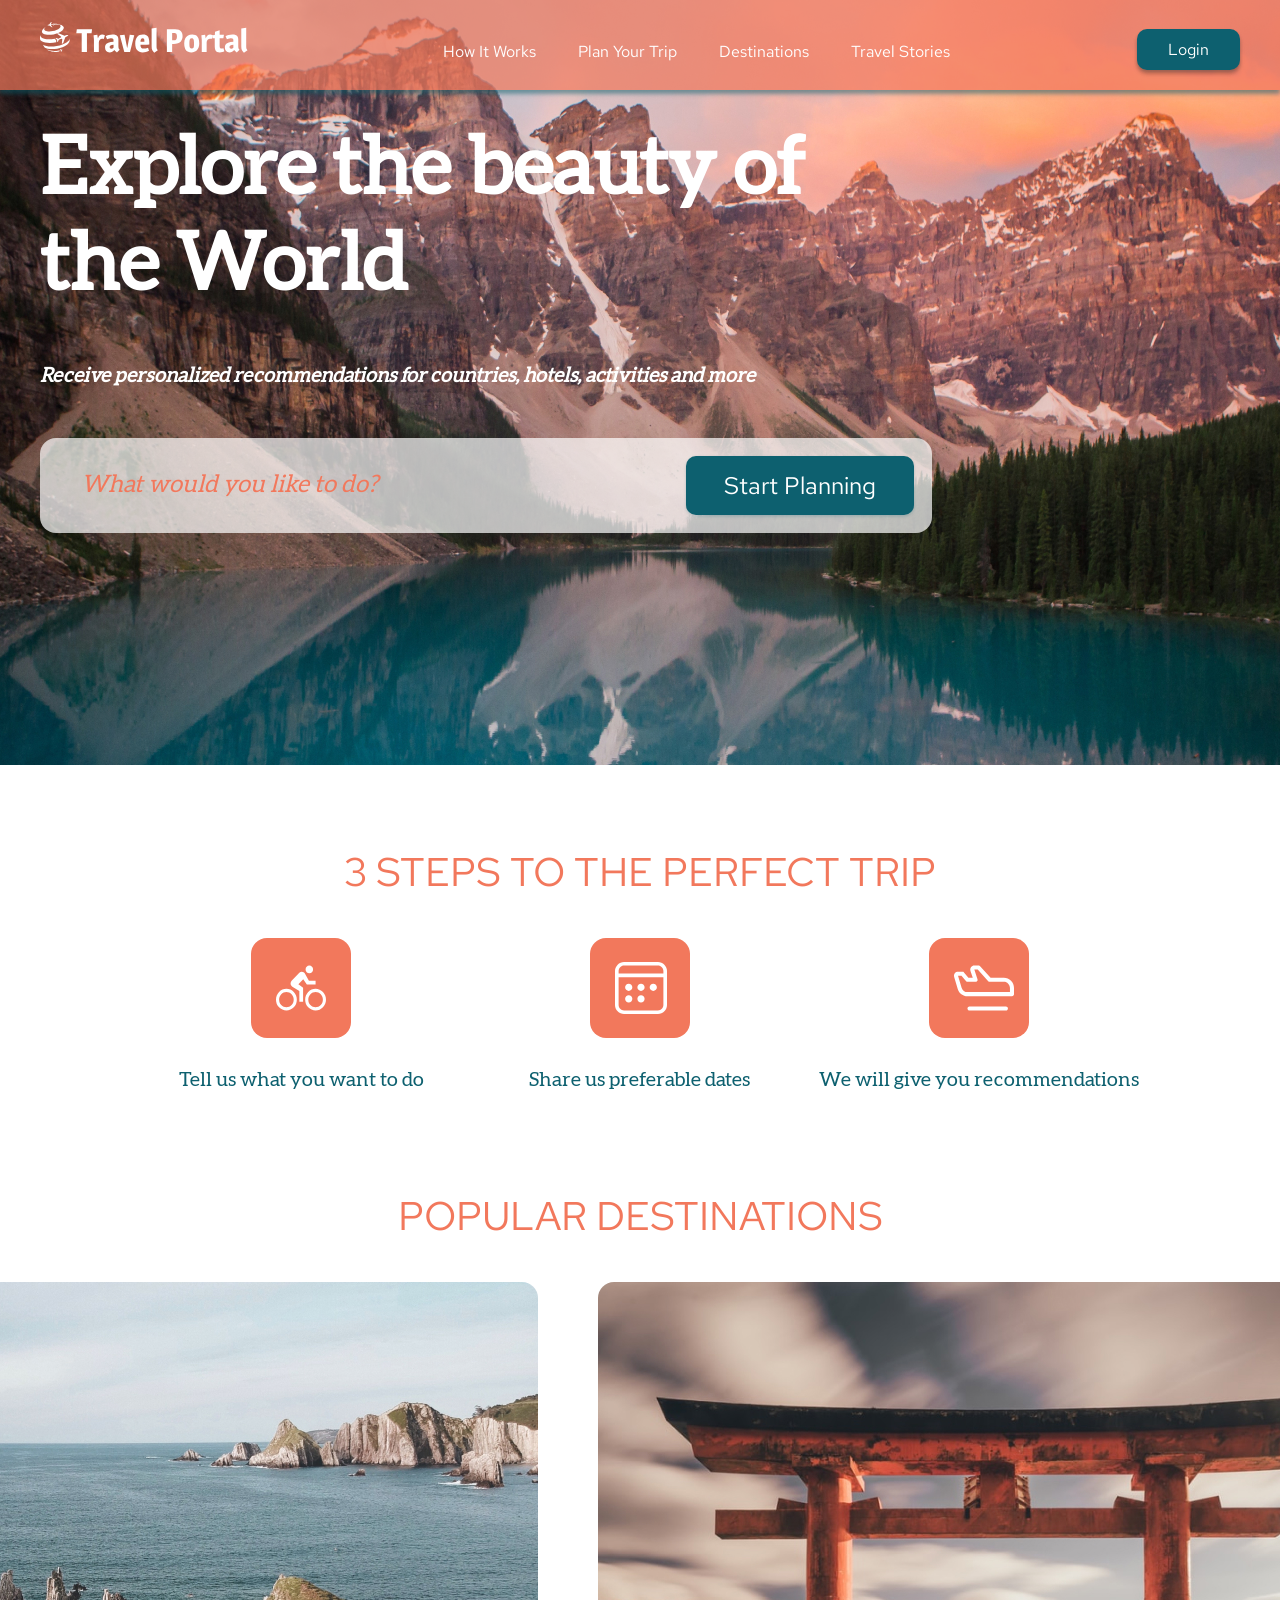
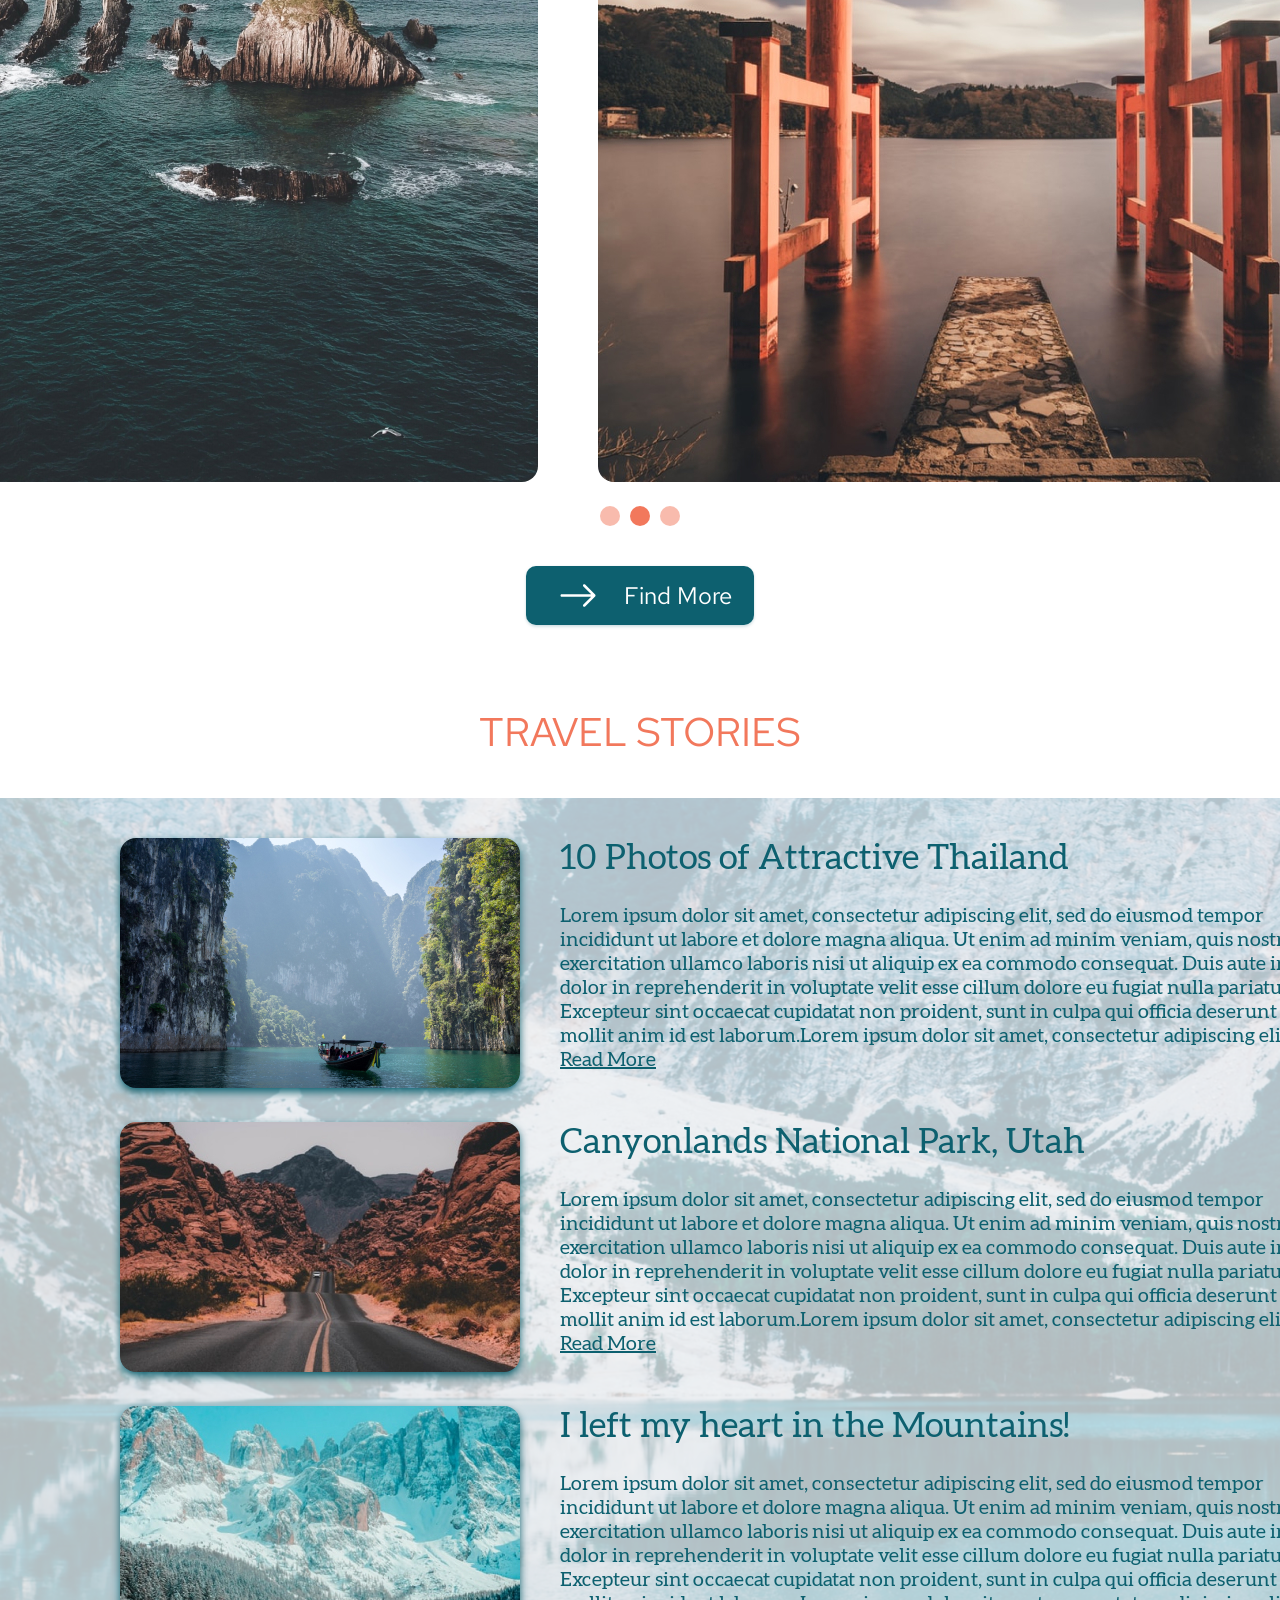
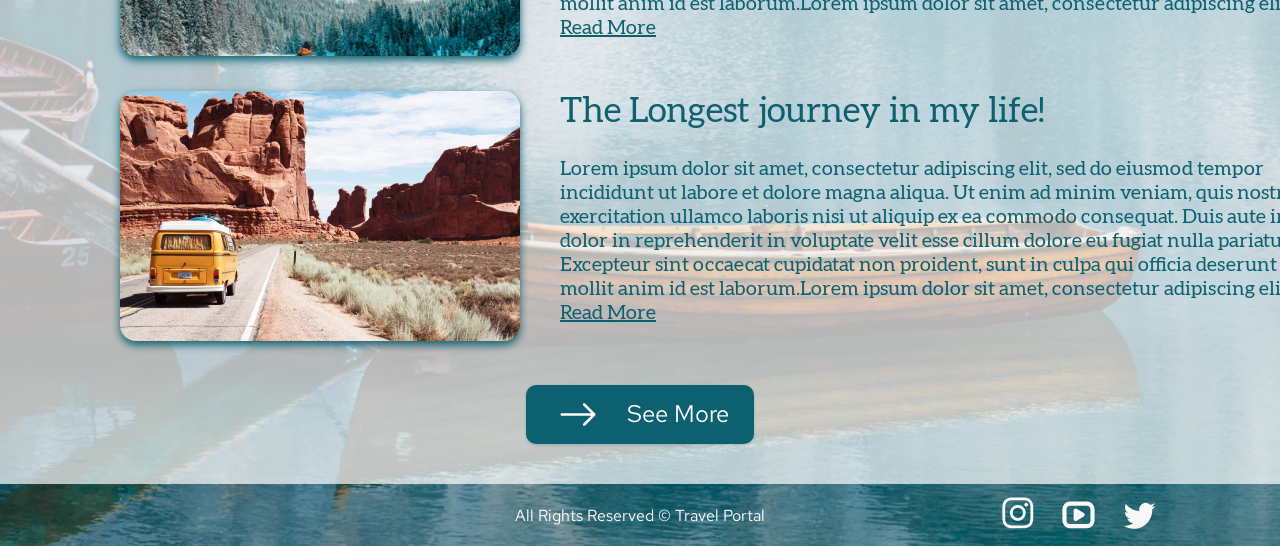
==== travel/index.html @ 2e397fda "fix: folder travel" ====
<!DOCTYPE html>
<html lang="en">
<head>
    <meta charset="UTF-8">
    <meta http-equiv="X-UA-Compatible" content="IE=edge">
    <meta name="viewport" content="width=device-width, initial-scale=1.0">
    <link rel="stylesheet" href="css/style.css">
    <title>Explore the beauty of the World</title>
</head>
<body>
<!-- HEADER-->
        <header class="__header" id="header">
            <div class="__container">
                <div class="__containerHeader">
                
                    <a href="#HIT" class=""><img src="assets/img/svg/logo.svg" alt="logo" width="" height=""></a>

                    
                
                    <nav class="nav">
                        <ul class="nav-list">
                            <li class="nav-item">
                                <a href="#HIT" class="nav-link">How It Works</a>
                            </li>
                            <li class="nav-item">
                                <a href="#PYT" class="nav-link">Plan Your Trip</a>
                            </li>
                            <li class="nav-item">
                                <a href="#Destinations" class="nav-link">Destinations</a>
                            </li>
                            <li class="nav-item">
                                <a href="#TS" class="nav-link">Travel Stories</a>
                            </li>
                        </ul>
                    </nav>

                    <button class="__button">Login</button>
                
                </div>
            </div>
        </header> 
<!-- HEADER-->

        <main class="main">
<!-- FIRST BLOCK-->
            <section class="preview" id="HIT">
                <div class="__container">

                    <h1 class="__textH1">
                        Explore the beauty of the World
                    </h1>
                    
                    <p class="__textH2">
                        Receive personalized recommendations for countries, hotels, activities and more
                    </p>

                    <div class="__inputAndButton">
                        <input type="text" class="__input" placeholder="What would you like to do?">
                        <button class="__buttonInput">Start Planning</button>
                    </div>
                </div>
            </section>
<!-- FIRST BLOCK-->

<!-- 3 steps to perfect trip-->
            <section class="steps">
                <div class="h2Container" id="PYT">
                    <h2 class="gridHeader">3 STEPS TO THE PERFECT TRIP</h2>  
                </div>
                    
                <div class="grid">
                    <div class="gridFrame">
                        <div class="gridImgContainer">
                            <img src="assets/img/svg/bicycle.svg" alt="bicycle" class="__gridIMG">
                        </div>
                            <p class="__textUnderGridImage">Tell us what you want to do</p>
                    </div>

                        <div class="gridFrame">
                            <div class="gridImgContainer">
                                <img src="assets/img/svg/calendar.svg" alt="calendar" class="__gridIMG">
                            </div>
                            <p class="__textUnderGridImage">Share us preferable dates </p>
                        </div>

                    <div class="gridFrame">
                        <div class="gridImgContainer">
                        <img src="assets/img/svg/airplane.svg" alt="airplane" class="__gridIMG">
                        </div>
                        <p class="__textUnderGridImage">We will give you recommendations</p>
                    </div>
                </div>
            </section>

<!-- 3 steps to perfect trip-->

<!--POPULAR DESTINATIONS-->
            <section class="destinations">
                <div class="h2Container" id="Destinations">
                    <h2 class="gridHeader">POPULAR DESTINATIONS</h2>  
                </div>
                
                <div class="pdImgContainers">
                    <img src="assets/img/svg/spain.jpg" alt="spain" class="__pdIMG">
                    <img src="assets/img/svg/japan.jpg" alt="japan" class="__pdIMG">
                    <img src="assets/img/svg/usa.jpg" alt="usa" class="__pdIMG">
                </div>

                <div class="threePoints">
                    <img src="assets/img/svg/threePoints.svg" alt="threePoints" class="threePointsImg">
                    <button class="findMoreBtn">Find More</button>
                </div>
            </section>

<!--POPULAR DESTINATIONS-->

<!--TRAVEL STORIES-->
            <section class="stories">
                <div class="h2Container" id="TS">
                    <h2 class="gridHeader">TRAVEL STORIES</h2>  
                </div>

                <div class="TScontainer">
                    <div class="gridContainer">

                        <div class="TSimageContainer">
                            <img src="assets/img/svg/TS1.jpg" alt="TS1" class="TSimage">
                        </div>
                        <div class="TStextContainer">
                            <h3 class="textH3">10 Photos of Attractive Thailand</h3>
                            <p class="text">Lorem ipsum dolor sit amet, consectetur adipiscing elit, sed do eiusmod tempor incididunt ut labore et dolore magna aliqua. Ut enim ad minim veniam, quis nostrud exercitation ullamco laboris nisi ut aliquip ex ea commodo consequat. Duis aute irure dolor in reprehenderit in voluptate velit esse cillum dolore eu fugiat nulla pariatur. Excepteur sint occaecat cupidatat non proident, sunt in culpa qui officia deserunt mollit anim id est laborum.Lorem ipsum dolor sit amet, consectetur adipiscing elit... <a class ="TShref" href=#1>Read More</a></p>
                        </div>

                        <div class="TSimageContainer">
                            <img src="assets/img/svg/TS2.jpg" alt="TS2" class="TSimage">
                        </div>
                        <div class="TStextContainer">
                            <h3 class="textH3">Canyonlands National Park, Utah</h3>
                            <p class="text">Lorem ipsum dolor sit amet, consectetur adipiscing elit, sed do eiusmod tempor incididunt ut labore et dolore magna aliqua. Ut enim ad minim veniam, quis nostrud exercitation ullamco laboris nisi ut aliquip ex ea commodo consequat. Duis aute irure dolor in reprehenderit in voluptate velit esse cillum dolore eu fugiat nulla pariatur. Excepteur sint occaecat cupidatat non proident, sunt in culpa qui officia deserunt mollit anim id est laborum.Lorem ipsum dolor sit amet, consectetur adipiscing elit... <a class ="TShref" href=#1>Read More</a></p>
                        </div>

                        <div class="TSimageContainer">
                            <img src="assets/img/svg/TS3.jpg" alt="TS3" class="TSimage">
                        </div>
                        <div class="TStextContainer">
                            <h3 class="textH3">I left my heart in the Mountains!</h3>
                            <p class="text">Lorem ipsum dolor sit amet, consectetur adipiscing elit, sed do eiusmod tempor incididunt ut labore et dolore magna aliqua. Ut enim ad minim veniam, quis nostrud exercitation ullamco laboris nisi ut aliquip ex ea commodo consequat. Duis aute irure dolor in reprehenderit in voluptate velit esse cillum dolore eu fugiat nulla pariatur. Excepteur sint occaecat cupidatat non proident, sunt in culpa qui officia deserunt mollit anim id est laborum.Lorem ipsum dolor sit amet, consectetur adipiscing elit... <a class ="TShref" href=#1>Read More</a></p>
                        </div>

                        <div class="TSimageContainer">
                            <img src="assets/img/svg/TS4.jpg" alt="TS4" class="TSimage">
                        </div>
                        <div class="TStextContainer">
                            <h3 class="textH3">The Longest journey in my life!</h3>
                            <p class="text">Lorem ipsum dolor sit amet, consectetur adipiscing elit, sed do eiusmod tempor incididunt ut labore et dolore magna aliqua. Ut enim ad minim veniam, quis nostrud exercitation ullamco laboris nisi ut aliquip ex ea commodo consequat. Duis aute irure dolor in reprehenderit in voluptate velit esse cillum dolore eu fugiat nulla pariatur. Excepteur sint occaecat cupidatat non proident, sunt in culpa qui officia deserunt mollit anim id est laborum.Lorem ipsum dolor sit amet, consectetur adipiscing elit... <a class ="TShref" href=#1>Read More</a></p>
                        </div>


                    </div>

                    <div class="threePoints threepoints_F">
                        <button class="findMoreBtn findMoreBtn_F">See More</button>
                    </div>
                    
                    <div class="__containerFooter">

                        <div class="TSgrid1"></div>

                        <div class="TSgrid2">
                            <p class="footerText">All Rights Reserved © Travel Portal</p>
                        </div>
                        
                        <div class="TSgrid3">
                            <a href="https://instagram.com" class="aTS"> <img src="assets/img/svg/instagram.svg" alt="instagram" class="footerIMG"></a>
                            <a href="https://youtube.com" class="aTS">  <img src="assets/img/svg/youtube.svg" alt="youtube" class="footerIMG"></a>
                            <a href="https://twitter.com" class="aTS">  <img src="assets/img/svg/twitter.svg" alt="twitter" class="footerIMGf"></a>
                        </div>
                    </div>  
                </div>   
            </section>
     </main>
 <!--TRAVEL STORIES-->   
</body>
</html>
---- travel/css/style.css ----
html, body, div, span, applet, object, iframe,
h1, h2, h3, h4, h5, h6, p, blockquote, pre,
a, abbr, acronym, address, big, cite, code,
del, dfn, em, img, ins, kbd, q, s, samp,
small, strike, strong, sub, sup, tt, var,
b, u, i, center,
dl, dt, dd, ol, ul, li,
fieldset, form, label, legend,
table, caption, tbody, tfoot, thead, tr, th, td,
article, aside, canvas, details, embed, 
figure, figcaption, footer, header, hgroup, 
menu, nav, output, ruby, section, summary,
time, mark, audio, video {
	margin: 0;
	padding: 0;
	border: 0;
	font-size: 100%;
	font: inherit;
	vertical-align: baseline;
}

html{
    box-sizing: border-box;
    scroll-behavior: smooth; 
}

*,::before, *::after{
    box-sizing: border-box;
}
body{
    font-family: 'Red Hat Text';
    color: #FFFFFF;
    font-size: 16px;
    max-width: px;
    line-height: 1.2;
    font-weight: normal;
    font-style: normal;
}

img{
    max-width: 100%;
    height: auto;
}

/* fonts */

@font-face {
    font-family: 'Red Hat Text';
    font-style: normal;
    font-weight: 400;
    color: white;
    src: local(''),
         url('../assets/fonts/red-hat-text-v13-latin-regular.woff2') format('woff2'), /* Chrome 26+, Opera 23+, Firefox 39+ */
         url('../assets/fonts/red-hat-text-v13-latin-regular.woff') format('woff'); /* Chrome 6+, Firefox 3.6+, IE 9+, Safari 5.1+ */
  }

@font-face {
    font-family: 'Aleo';
    font-style: normal;
    font-weight: 400;
    src: local(''),
         url('../assets/fonts/aleo-v11-latin-regular.woff2') format('woff2'), /* Chrome 26+, Opera 23+, Firefox 39+ */
         url('../assets/fonts/aleo-v11-latin-regular.woff') format('woff'); /* Chrome 6+, Firefox 3.6+, IE 9+, Safari 5.1+ */
  } 

/* fonts */

/* Header */

.__header{ 
    background: rgba(242, 120, 92, 0.7);
    box-shadow: 0px 4px 4px rgba(13, 96, 111, 0.5);
    position: fixed;
    top: 0;
    left: 0;
    width:100%;
    z-index: 3;
}

.__container{
    max-width: 1200px;
    margin: 0 auto;
}

.__containerHeader{
    height: 90px;
    display: flex;
    flex-wrap: wrap;
    align-content: center;
    justify-content: space-between;
}


.nav{
    
}

.nav-list{
    display: flex;
    flex-wrap: wrap;
    list-style: none;
   
}
.nav-item{
    margin-top: 20px;
    margin-right: 42px;
    font-family: 'Red Hat Text';
    font-style: normal;
    font-weight: 500;
    font-size: 16px;
    line-height: 21px;
    
}
.nav-item:last-child{
    margin-right: 0px;
}
.nav-link{
     text-decoration: none;
     font-family: 'Red Hat Text';
    font-style: normal;
    font-weight: 500;
    color: white;
}
.nav-link:hover, .nav-link:focus, .nav-link:active{
    opacity: .75;
}

.__button{
    width: 103px;
    height: 41px;
    border: 0;
    background: #0D606F;
    border-radius: 10px; 
    font-family: 'Red Hat Text';
    font-style: normal;
    font-weight: 500;
    font-size: 16px;
    line-height: 21px;
    color: #FFFFFF;
    margin-top: 8px;
    box-shadow: 0px 4px 4px rgba(0, 0, 0, 0.25), 0px 2px 3px rgba(13, 96, 111, 0.16);
}

.__button:hover, .__button:focus, .__button:active{
    background: #033e48;
}
/* Header */

/* Main */

/* FIRST BLOCK */
.main{
    width:100%; 
    
}

.preview{
    padding-top: 122px;
    background-image: url(../assets/img/svg/introBg.jpg);
    background-size: cover; 
    max-height: 765px;
    padding-bottom: 254px;
    margin-bottom: 80px;
}
    

.__textH1{
    max-width: 892px;
    font-family: 'Aleo';
    font-style: normal;
    font-weight: 700;
    font-size: 80px;
    line-height: 96px;
    color: #FFFFFF;
    padding-bottom: 50px;
}

.__textH2{
    font-family: 'Aleo';
    font-style: italic;
    font-weight: 700;
    font-size: 20px;
    line-height: 24px;
    padding-bottom: 50px;
    color: #FFFFFF;
}

.__inputAndButton{
    display: flex;
    flex-wrap: wrap;
}

.__input{
    padding-left: 41px;
    background: rgba(255, 255, 255, 0.7);
    border-radius: 16px;
    border: 0;
    width: 892px;
    height: 95px;
    font-family: 'Aleo';
    font-style: italic;
    font-weight: 400;
    font-size: 24px;
    line-height: 29px;
    color: #F2785C;
    margin-right: -246px;
}

.__input::placeholder{
    font-family: 'Aleo';
    font-style: italic;
    font-weight: 400;
    font-size: 24px;
    line-height: 29px;
    color: #F2785C;
}

.__buttonInput{
    width: 228px;
    height: 59px;
    background: #0D606F;
    box-shadow: 0px 0px 3px rgba(13, 96, 111, 0.08), 0px 2px 3px rgba(13, 96, 111, 0.16);
    border-radius: 10px;
    border:0;
    font-family: 'Red Hat Text';
    font-style: normal;
    font-weight: 500;
    font-size: 24px;
    line-height: 32px;
    color: #FFFFFF;
    margin-top: 18px;
}
.__buttonInput:hover, .__button:focus, .__button:active{
    background: #033e48;
}
/* FIRST BLOCK */


/* 3 steps to perfect trip */
.h2Container{
    display: flex;
    flex-wrap: wrap;
    justify-content: center;
}

.gridHeader{
    font-family: 'Red Hat Text';
    font-style: normal;
    font-weight: 500;
    font-size: 40px;
    line-height: 53px;
    color: #F2785C;

    margin-bottom: 40px;
}

.grid {
    display: grid;
    grid-template-columns: repeat(3, 1fr);
    gap: px;
    padding: 0 132px;
    justify-self: center;
    
}

.gridFrame{
   grid-column: span 1;
   justify-self: center;
}

.gridImgContainer{
    height: 100px;
    width: 100px;
    background-color: #F2785C;
    display: flex;
    flex-wrap: wrap;
    padding-left: 25px;
    margin-left: auto;
    margin-right: auto;
    margin-bottom: 30px;
    border-radius: 16px;
}

.__gridImg{
max-width: 100px;
}
.__textUnderGridImage{
    font-family: 'Aleo';
    font-style: normal;
    font-weight: 400;
    font-size: 20px;
    line-height: 24px;
    
    color: #0D606F;
    margin-bottom: 97px;
}

/* 3 steps to perfect trip */

/*POPULAR DESTINATIONS*/

.__pdIMG{
    border-radius: 16px;
    margin-right: 60px;
}

.pdImgContainers{
    display: flex;
    justify-content: center;
    margin-bottom: 24px;
    width: ;
}

.pdImgContainer{
    display: flex;
    margin-right : 100px;
}

.threePoints{
    display: flex;
    flex-direction: column;
    align-items: center;
}

.threepoints_F{

}
.threePointsImg{
    margin-bottom: 40px;
}

.findMoreBtn{
    font-family: 'Red Hat Text';
    font-style: normal;
    font-weight: 500;
    font-size: 24px;
    line-height: 32px;
    color: #FFFFFF;
    background: #0D606F;
    background-image: url(../assets/img/svg/arrow.svg);
    background-repeat: no-repeat;
    background-position: 33.5px center;
    box-shadow: 0px 0px 3px rgba(13, 96, 111, 0.08), 0px 2px 3px rgba(13, 96, 111, 0.16);
    transition: .2s all;

    width: 228px;
    height: 59px;
    left: 607px;
    top: 2172px;
    border-radius: 10px;
    padding-left: 81px;
    margin-bottom: 80px;
    border: 0;
}

.findMoreBtn:hover, .__button:focus, .__button:active{
    background: #033e48;
    background-image: url(../assets/img/svg/arrow.svg);
    background-repeat: no-repeat;
    background-position: 43.5px center;
}
/*POPULAR DESTINATIONS*/

/*TRAVEL STORIES*/

.TScontainer{
    background-image: url(../assets/img/svg/travelstoriesbckgrnd.svg);
    background-repeat: no-repeat;
    background-size: cover;
    position: relative;
}

.TScontainer::after{
    display: block;
    content: '';
    width: 100%;
    height: 95.4%;
    background-color: rgba(255, 255, 255, 0.7);
    position: absolute;
    top:0;
    left:0;
    z-index: 1;
}

.gridContainer{
    position: relative;
   
    padding: 40px 125px 40px 120px;
    display: grid;
    grid-template-columns: 400px 760px;
    column-gap: 40px;
    row-gap: 30px;
    z-index: 2;
}

.TSimage {
    border-radius: 16px;
    filter: drop-shadow(0px 4px 4px #0D606F);
}

.textH3 {
    font-family: 'Aleo';
    font-style: normal;
    font-weight: 400;
    font-size: 35px;
    line-height: 42px;
    color: #0D606F;
    margin-bottom: 24px;
}
.text{
    font-family: 'Aleo';
    font-style: normal;
    font-weight: 400;
    font-size: 20px;
    line-height: 24px;
    color: #0D606F;
}

.TShref{
    color: #0D606F
}

.threepoints_F{
    position: relative;
    z-index: 2;
}

.findMoreBtn_F{
    margin-bottom: 41px;
}
/*TRAVEL STORIES*/

/*FOOTER*/

.footer{
    margin-bottom: 61px;
}

.__containerFooter{
    display: grid;
    grid-template-columns: repeat(3, 1fr);
    min-height: 61px;
    position: relative;
    z-index: 2;
    justify-content: center;
    align-items: center;
}

.footerText{
    font-family: 'Red Hat Text';
    font-style: normal;
    font-weight: 500;
    font-size: 16px;
    line-height: 21px;
    color: #FFFFFF;
}

.TSgrid1{
    color: black;
}

.TSgrid2{
    justify-self: center;
}

.TSgrid3{
    justify-self: end;
    margin-right: 123.54px;
}

.footerIMG{
    margin-right: 24.12px;
}
.footerIMGf{
    margin-right: 0px;
}


/*FOOTER*/
/* Main */
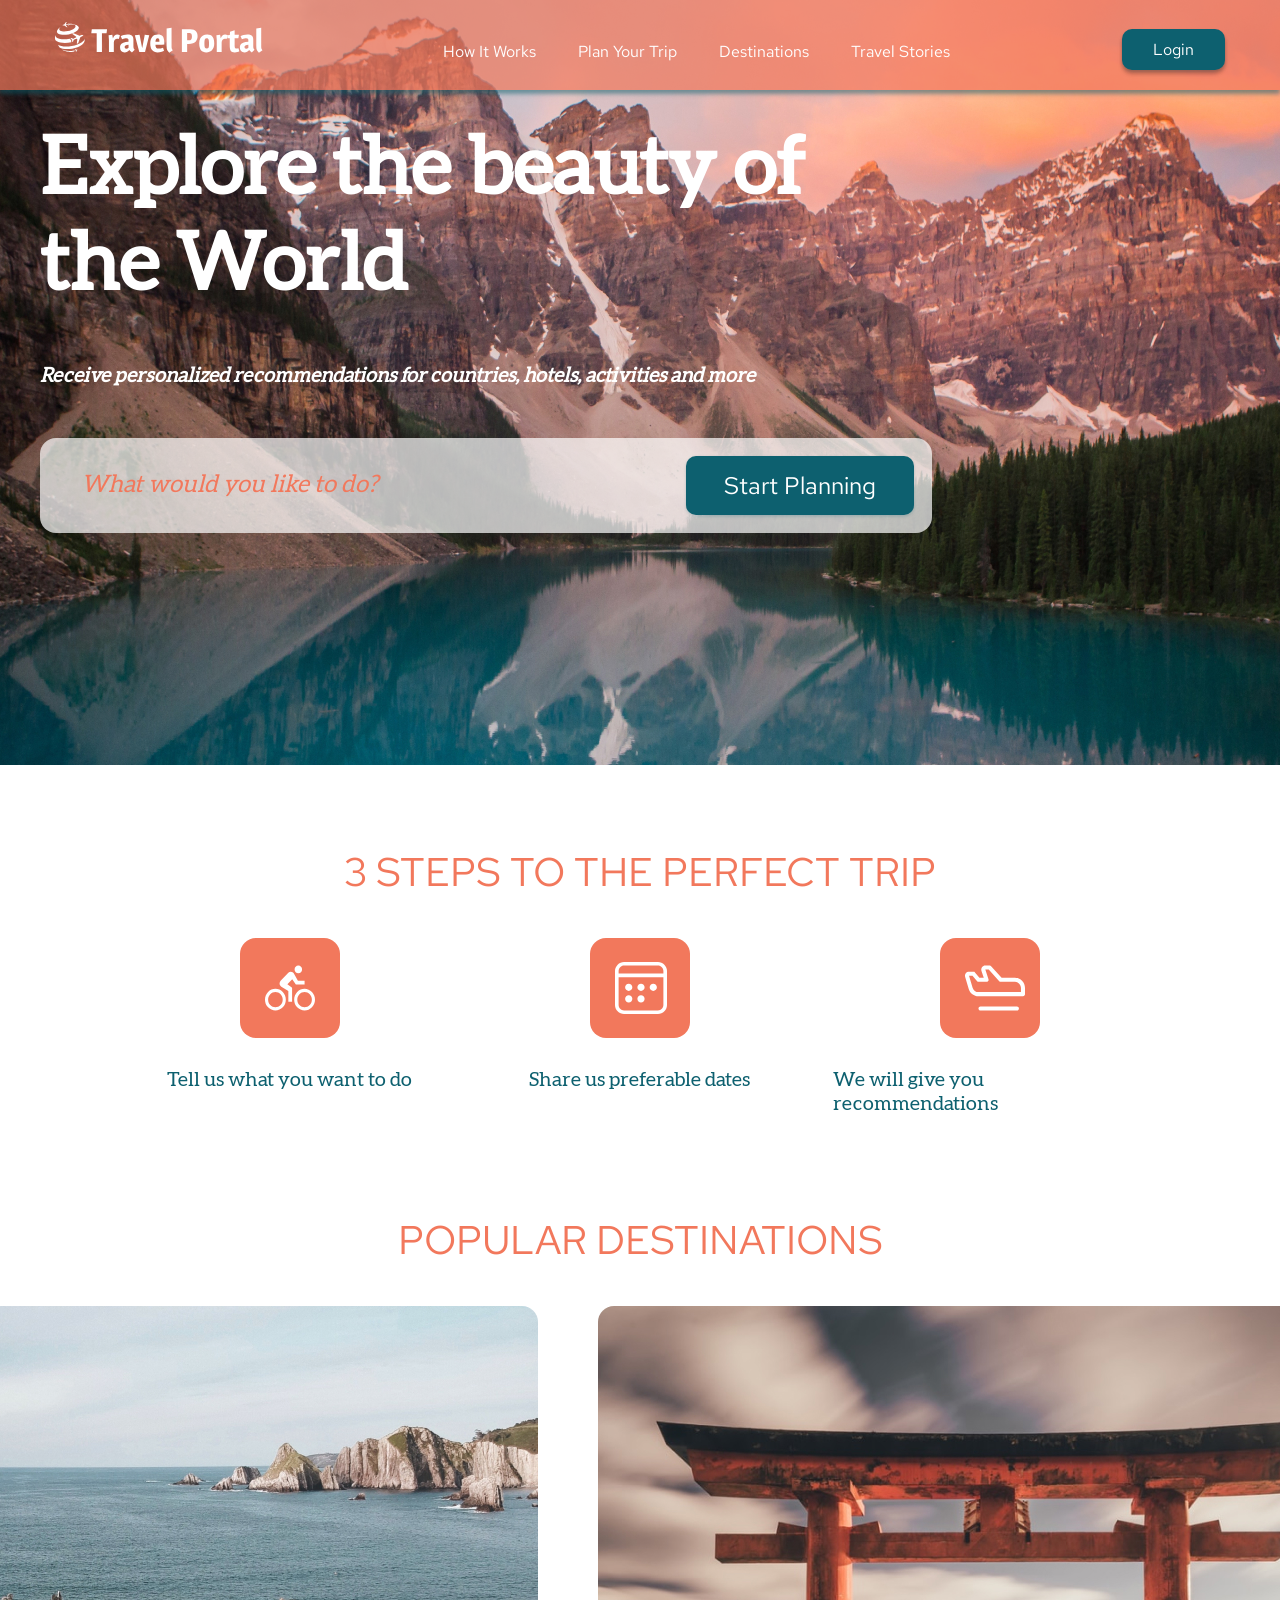
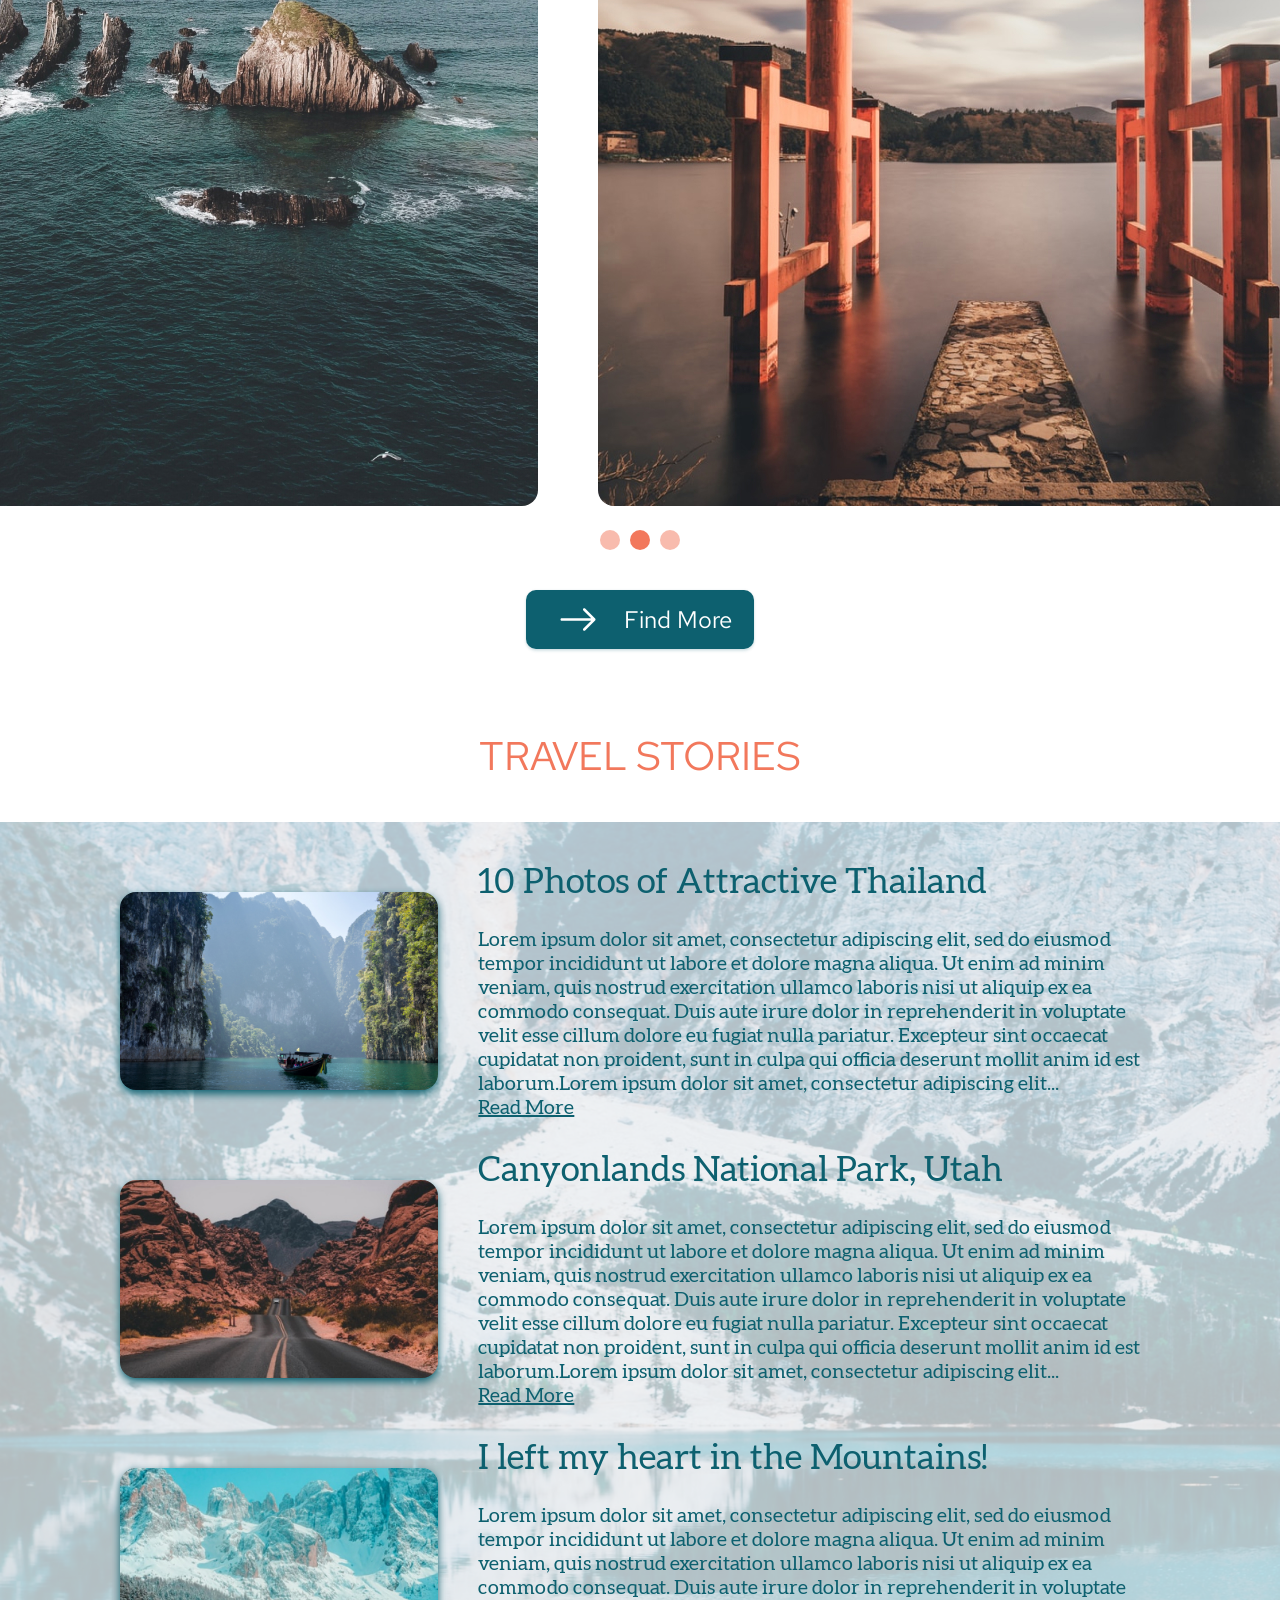
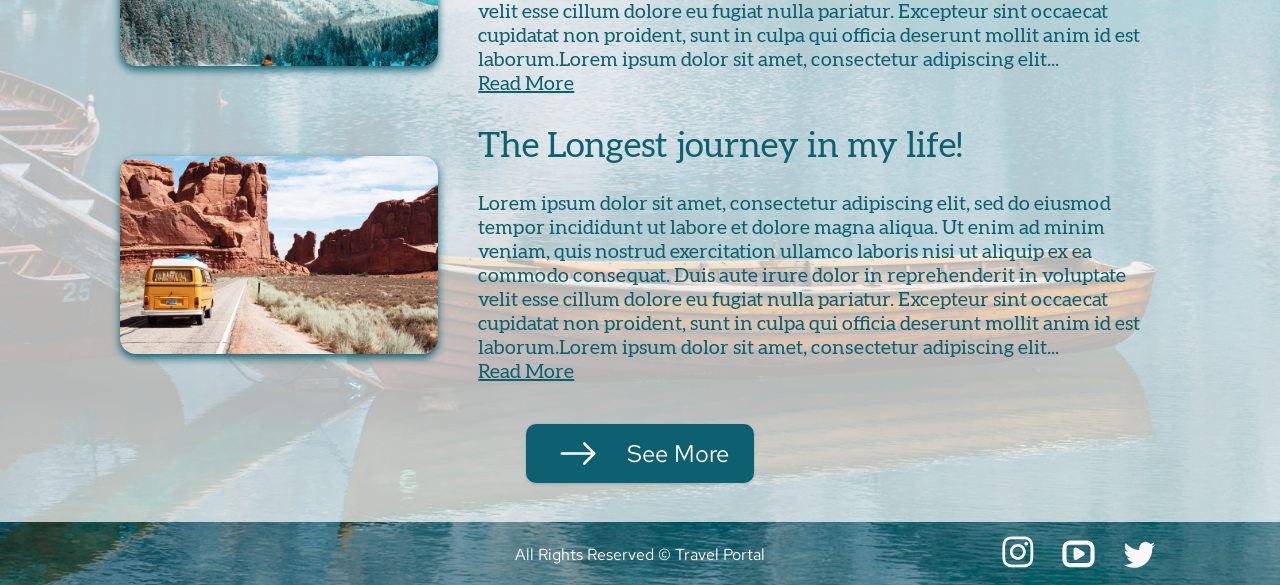
==== commit 6dbc27c3: "fix: documents behavior when screen is shrinking" ====
--- a/travel/index.html
+++ b/travel/index.html
@@ -128,7 +128,7 @@
                         </div>
                         <div class="TStextContainer">
                             <h3 class="textH3">10 Photos of Attractive Thailand</h3>
-                            <p class="text">Lorem ipsum dolor sit amet, consectetur adipiscing elit, sed do eiusmod tempor incididunt ut labore et dolore magna aliqua. Ut enim ad minim veniam, quis nostrud exercitation ullamco laboris nisi ut aliquip ex ea commodo consequat. Duis aute irure dolor in reprehenderit in voluptate velit esse cillum dolore eu fugiat nulla pariatur. Excepteur sint occaecat cupidatat non proident, sunt in culpa qui officia deserunt mollit anim id est laborum.Lorem ipsum dolor sit amet, consectetur adipiscing elit... <a class ="TShref" href=#1>Read More</a></p>
+                            <p class="text">Lorem ipsum dolor sit amet, consectetur adipiscing elit, sed do eiusmod tempor incididunt ut labore et dolore magna aliqua. Ut enim ad minim veniam, quis nostrud exercitation ullamco laboris nisi ut aliquip ex ea commodo consequat. Duis aute irure dolor in reprehenderit in voluptate velit esse cillum dolore eu fugiat nulla pariatur. Excepteur sint occaecat cupidatat non proident, sunt in culpa qui officia deserunt mollit anim id est laborum.Lorem ipsum dolor sit amet, consectetur adipiscing elit...<br> <a class ="TShref" href=#1>Read More</a></p>
                         </div>
 
                         <div class="TSimageContainer">
@@ -136,7 +136,7 @@
                         </div>
                         <div class="TStextContainer">
                             <h3 class="textH3">Canyonlands National Park, Utah</h3>
-                            <p class="text">Lorem ipsum dolor sit amet, consectetur adipiscing elit, sed do eiusmod tempor incididunt ut labore et dolore magna aliqua. Ut enim ad minim veniam, quis nostrud exercitation ullamco laboris nisi ut aliquip ex ea commodo consequat. Duis aute irure dolor in reprehenderit in voluptate velit esse cillum dolore eu fugiat nulla pariatur. Excepteur sint occaecat cupidatat non proident, sunt in culpa qui officia deserunt mollit anim id est laborum.Lorem ipsum dolor sit amet, consectetur adipiscing elit... <a class ="TShref" href=#1>Read More</a></p>
+                            <p class="text">Lorem ipsum dolor sit amet, consectetur adipiscing elit, sed do eiusmod tempor incididunt ut labore et dolore magna aliqua. Ut enim ad minim veniam, quis nostrud exercitation ullamco laboris nisi ut aliquip ex ea commodo consequat. Duis aute irure dolor in reprehenderit in voluptate velit esse cillum dolore eu fugiat nulla pariatur. Excepteur sint occaecat cupidatat non proident, sunt in culpa qui officia deserunt mollit anim id est laborum.Lorem ipsum dolor sit amet, consectetur adipiscing elit...<br> <a class ="TShref" href=#1>Read More</a></p>
                         </div>
 
                         <div class="TSimageContainer">
@@ -144,7 +144,7 @@
                         </div>
                         <div class="TStextContainer">
                             <h3 class="textH3">I left my heart in the Mountains!</h3>
-                            <p class="text">Lorem ipsum dolor sit amet, consectetur adipiscing elit, sed do eiusmod tempor incididunt ut labore et dolore magna aliqua. Ut enim ad minim veniam, quis nostrud exercitation ullamco laboris nisi ut aliquip ex ea commodo consequat. Duis aute irure dolor in reprehenderit in voluptate velit esse cillum dolore eu fugiat nulla pariatur. Excepteur sint occaecat cupidatat non proident, sunt in culpa qui officia deserunt mollit anim id est laborum.Lorem ipsum dolor sit amet, consectetur adipiscing elit... <a class ="TShref" href=#1>Read More</a></p>
+                            <p class="text">Lorem ipsum dolor sit amet, consectetur adipiscing elit, sed do eiusmod tempor incididunt ut labore et dolore magna aliqua. Ut enim ad minim veniam, quis nostrud exercitation ullamco laboris nisi ut aliquip ex ea commodo consequat. Duis aute irure dolor in reprehenderit in voluptate velit esse cillum dolore eu fugiat nulla pariatur. Excepteur sint occaecat cupidatat non proident, sunt in culpa qui officia deserunt mollit anim id est laborum.Lorem ipsum dolor sit amet, consectetur adipiscing elit...<br> <a class ="TShref" href=#1>Read More</a></p>
                         </div>
 
                         <div class="TSimageContainer">
@@ -152,7 +152,7 @@
                         </div>
                         <div class="TStextContainer">
                             <h3 class="textH3">The Longest journey in my life!</h3>
-                            <p class="text">Lorem ipsum dolor sit amet, consectetur adipiscing elit, sed do eiusmod tempor incididunt ut labore et dolore magna aliqua. Ut enim ad minim veniam, quis nostrud exercitation ullamco laboris nisi ut aliquip ex ea commodo consequat. Duis aute irure dolor in reprehenderit in voluptate velit esse cillum dolore eu fugiat nulla pariatur. Excepteur sint occaecat cupidatat non proident, sunt in culpa qui officia deserunt mollit anim id est laborum.Lorem ipsum dolor sit amet, consectetur adipiscing elit... <a class ="TShref" href=#1>Read More</a></p>
+                            <p class="text">Lorem ipsum dolor sit amet, consectetur adipiscing elit, sed do eiusmod tempor incididunt ut labore et dolore magna aliqua. Ut enim ad minim veniam, quis nostrud exercitation ullamco laboris nisi ut aliquip ex ea commodo consequat. Duis aute irure dolor in reprehenderit in voluptate velit esse cillum dolore eu fugiat nulla pariatur. Excepteur sint occaecat cupidatat non proident, sunt in culpa qui officia deserunt mollit anim id est laborum.Lorem ipsum dolor sit amet, consectetur adipiscing elit...<br> <a class ="TShref" href=#1>Read More</a></p>
                         </div>
 
 
--- a/travel/css/style.css
+++ b/travel/css/style.css
@@ -11,12 +11,12 @@
 figure, figcaption, footer, header, hgroup, 
 menu, nav, output, ruby, section, summary,
 time, mark, audio, video {
-	margin: 0;
-	padding: 0;
-	border: 0;
-	font-size: 100%;
-	font: inherit;
-	vertical-align: baseline;
+    margin: 0;
+    padding: 0;
+    border: 0;
+    font-size: 100%;
+    font: inherit;
+    vertical-align: baseline;
 }
 
 html{
@@ -80,6 +80,7 @@
 .__container{
     max-width: 1200px;
     margin: 0 auto;
+    
 }
 
 .__containerHeader{
@@ -88,6 +89,7 @@
     flex-wrap: wrap;
     align-content: center;
     justify-content: space-between;
+    padding: 0 15px;
 }
 
 
@@ -151,16 +153,14 @@
 /* FIRST BLOCK */
 .main{
     width:100%; 
-    
 }
 
 .preview{
-    padding-top: 122px;
     background-image: url(../assets/img/svg/introBg.jpg);
     background-size: cover; 
     max-height: 765px;
-    padding-bottom: 254px;
     margin-bottom: 80px;
+   padding: 122px 15px 254px 15px;
 }
     
 
@@ -187,7 +187,9 @@
 
 .__inputAndButton{
     display: flex;
-    flex-wrap: wrap;
+    max-width: 892px;
+    height: 95px;
+    position: relative;
 }
 
 .__input{
@@ -195,15 +197,14 @@
     background: rgba(255, 255, 255, 0.7);
     border-radius: 16px;
     border: 0;
-    width: 892px;
-    height: 95px;
+    width: 100%;
     font-family: 'Aleo';
     font-style: italic;
     font-weight: 400;
     font-size: 24px;
     line-height: 29px;
     color: #F2785C;
-    margin-right: -246px;
+    
 }
 
 .__input::placeholder{
@@ -222,13 +223,18 @@
     box-shadow: 0px 0px 3px rgba(13, 96, 111, 0.08), 0px 2px 3px rgba(13, 96, 111, 0.16);
     border-radius: 10px;
     border:0;
+    margin-top: 18px;
+    position: absolute;
+    right: 0;
+    margin-right: 18px;
+
     font-family: 'Red Hat Text';
     font-style: normal;
     font-weight: 500;
     font-size: 24px;
     line-height: 32px;
     color: #FFFFFF;
-    margin-top: 18px;
+    
 }
 .__buttonInput:hover, .__button:focus, .__button:active{
     background: #033e48;
@@ -257,15 +263,16 @@
 .grid {
     display: grid;
     grid-template-columns: repeat(3, 1fr);
-    gap: px;
+    gap: 35px;
     padding: 0 132px;
-    justify-self: center;
+   
     
 }
 
 .gridFrame{
    grid-column: span 1;
    justify-self: center;
+   align-items: center;
 }
 
 .gridImgContainer{
@@ -284,6 +291,7 @@
 .__gridImg{
 max-width: 100px;
 }
+
 .__textUnderGridImage{
     font-family: 'Aleo';
     font-style: normal;
@@ -335,6 +343,7 @@
     font-weight: 500;
     font-size: 24px;
     line-height: 32px;
+    
     color: #FFFFFF;
     background: #0D606F;
     background-image: url(../assets/img/svg/arrow.svg);
@@ -363,11 +372,16 @@
 
 /*TRAVEL STORIES*/
 
+.stories{
+    
+}
+
 .TScontainer{
     background-image: url(../assets/img/svg/travelstoriesbckgrnd.svg);
     background-repeat: no-repeat;
     background-size: cover;
     position: relative;
+    
 }
 
 .TScontainer::after{
@@ -384,10 +398,10 @@
 
 .gridContainer{
     position: relative;
-   
     padding: 40px 125px 40px 120px;
     display: grid;
-    grid-template-columns: 400px 760px;
+    flex-wrap: wrap;
+    grid-template-columns: repeat(3, 1fr);
     column-gap: 40px;
     row-gap: 30px;
     z-index: 2;
@@ -397,6 +411,17 @@
     border-radius: 16px;
     filter: drop-shadow(0px 4px 4px #0D606F);
 }
+
+.TSimageContainer{
+    grid-column: span 1;
+    display: flex;
+    justify-self: center;
+    align-items: center;
+ }
+
+ .TStextContainer{
+    grid-column: span 2;
+ }
 
 .textH3 {
     font-family: 'Aleo';
@@ -414,6 +439,7 @@
     font-size: 20px;
     line-height: 24px;
     color: #0D606F;
+
 }
 
 .TShref{
@@ -477,4 +503,4 @@
 
 
 /*FOOTER*/
-/* Main */+/* Main */
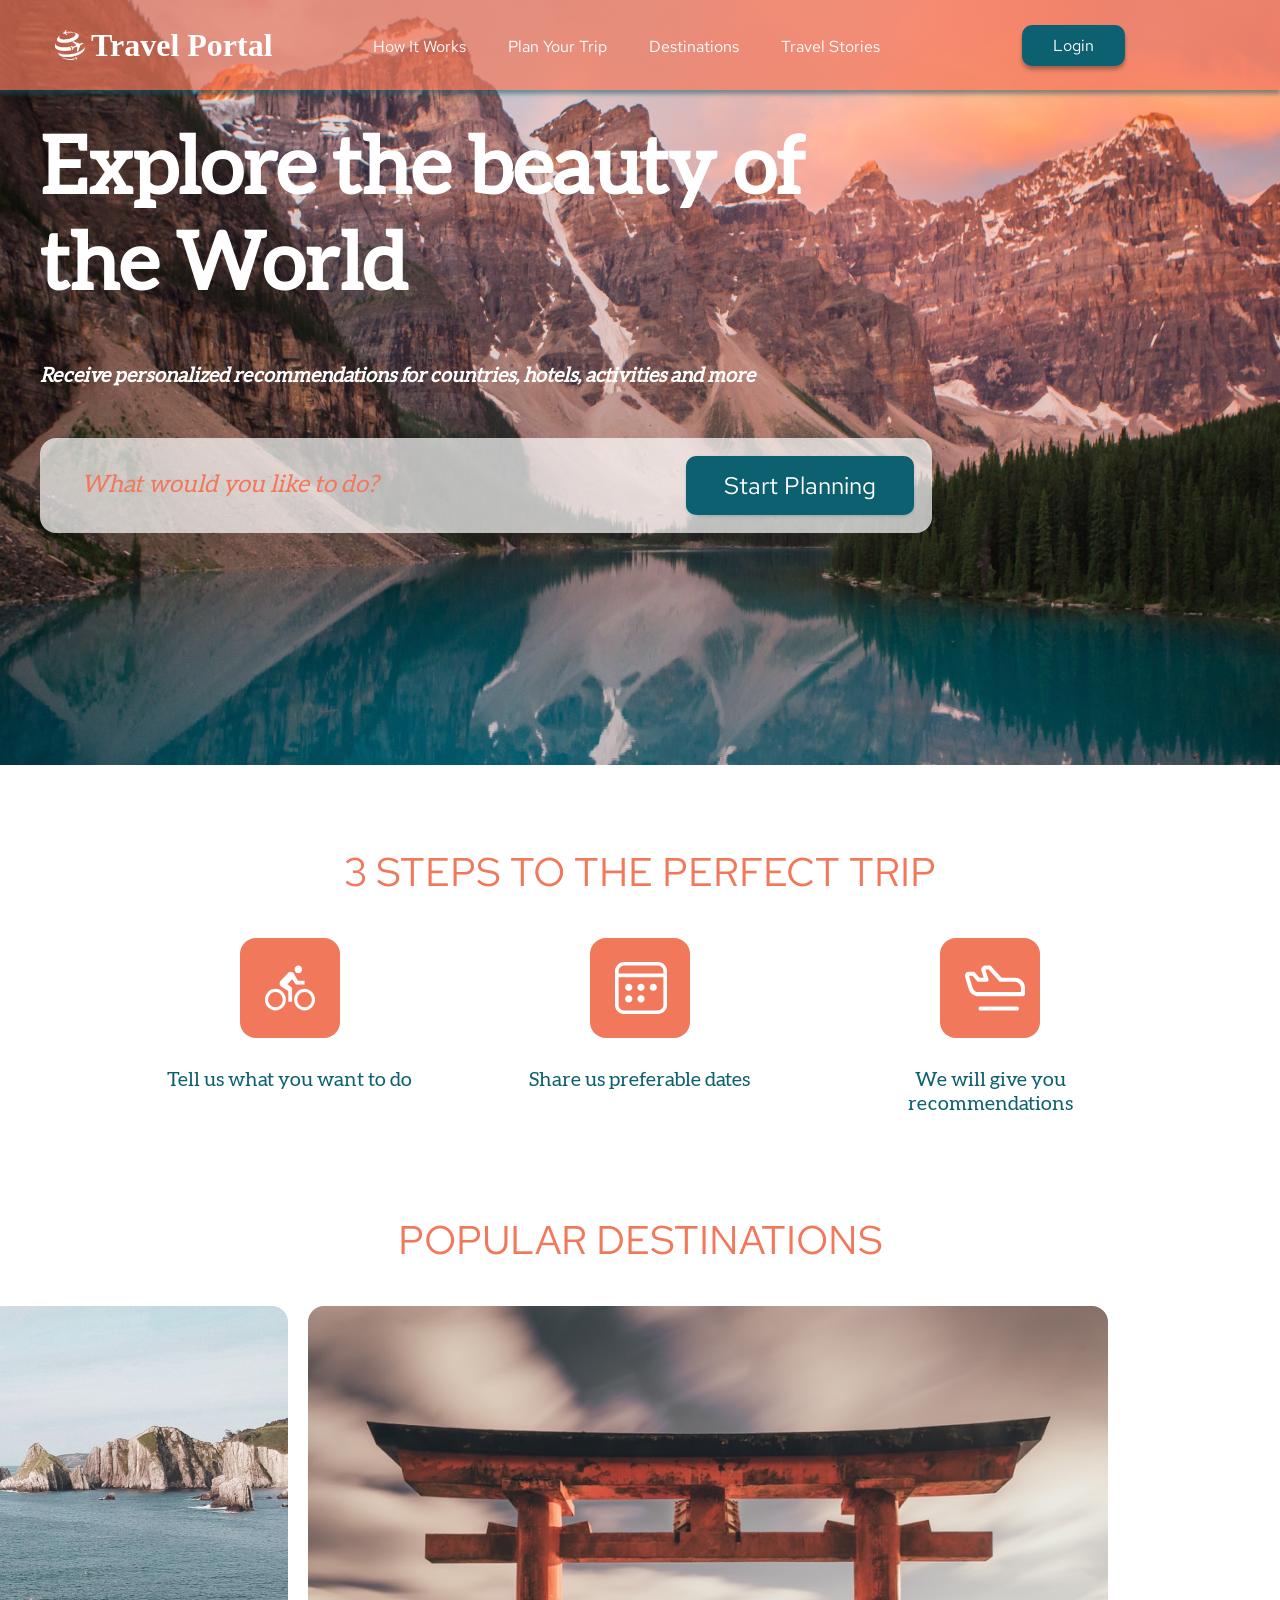
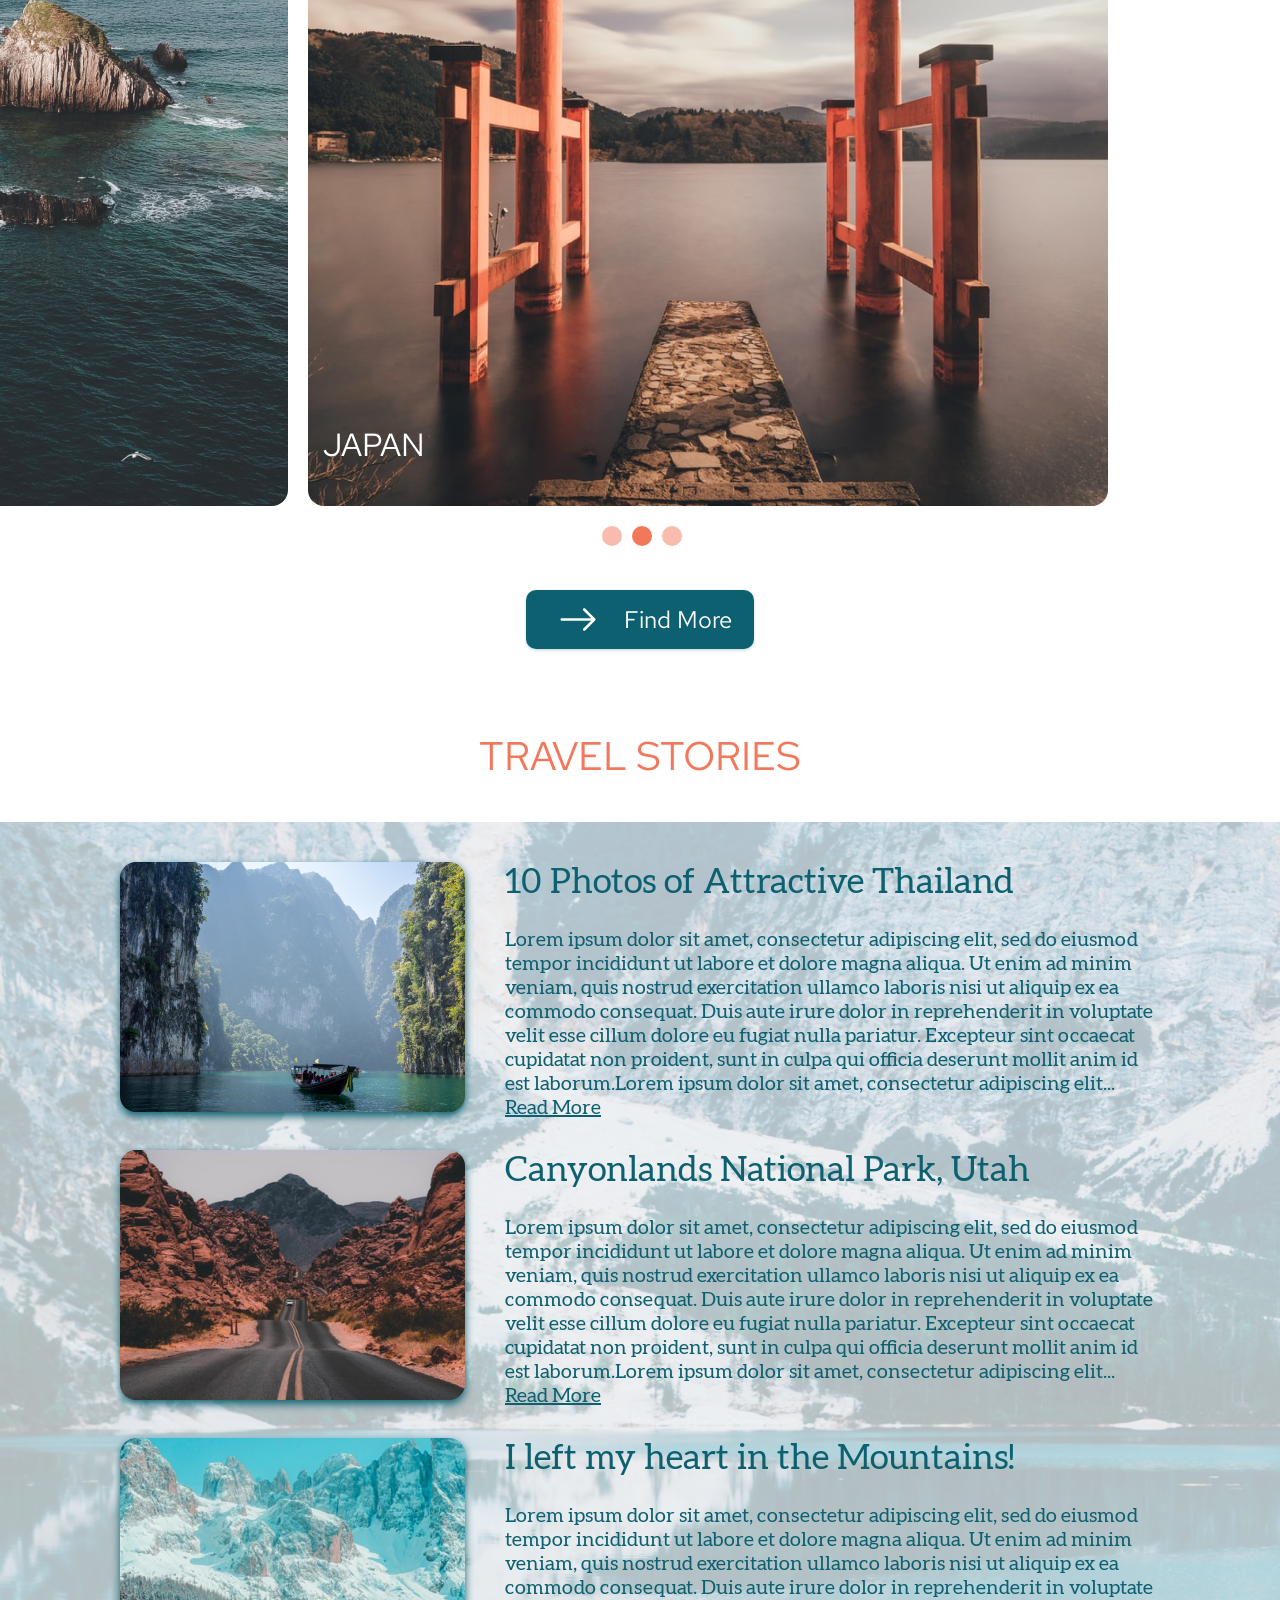
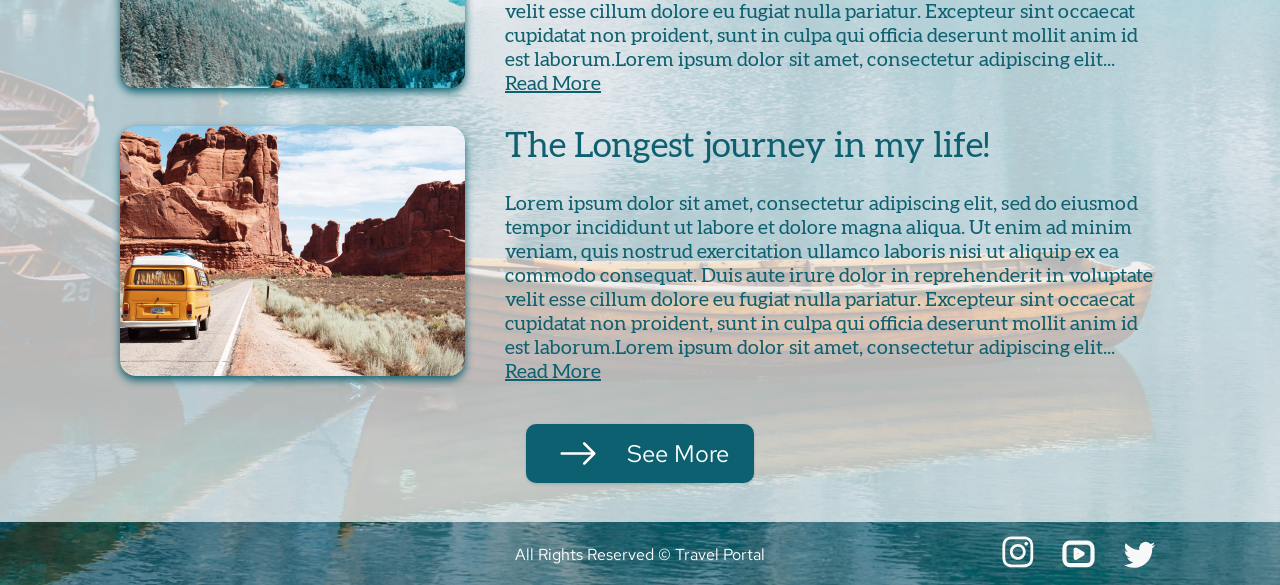
==== commit 2bec610f: "feat: mobile version" ====
--- a/travel/index.html
+++ b/travel/index.html
@@ -13,11 +13,16 @@
             <div class="__container">
                 <div class="__containerHeader">
                 
-                    <a href="#HIT" class=""><img src="assets/img/svg/logo.svg" alt="logo" width="" height=""></a>
-
+                    <div class="logofull">
+                        <a href="#HIT" class="logoFull"><img src="assets/img/svg/logo.svg" class="logo" alt="logo"><p class="__logoText">Travel Portal</p></a>
+                    </div>
                     
                 
                     <nav class="nav">
+                    <div class="crosss">
+                        <img src="assets/img/svg/cross.svg" alt="cross" class="menu cross">
+                    </div>
+
                         <ul class="nav-list">
                             <li class="nav-item">
                                 <a href="#HIT" class="nav-link">How It Works</a>
@@ -30,11 +35,26 @@
                             </li>
                             <li class="nav-item">
                                 <a href="#TS" class="nav-link">Travel Stories</a>
+                            </li>
+                            <li class="nav-itemm">
+                                <a href="#Account" class="nav-link">Account</a>
+                            </li>
+                            <li class="nav-itemm">
+                                <a href="#SM" class="nav-link">Social Media</a>
                             </li>
                         </ul>
                     </nav>
 
                     <button class="__button">Login</button>
+
+                    <div class="menuu">
+                        <img src="assets/img/svg/menu.svg" alt="menu" class="menu">
+                    </div>
+                  
+
+
+
+    
                 
                 </div>
             </div>
@@ -73,21 +93,21 @@
                         <div class="gridImgContainer">
                             <img src="assets/img/svg/bicycle.svg" alt="bicycle" class="__gridIMG">
                         </div>
-                            <p class="__textUnderGridImage">Tell us what you want to do</p>
+                            <p class="__textUnderGridImage TUM1">Tell us what you want to do</p>
                     </div>
 
                         <div class="gridFrame">
                             <div class="gridImgContainer">
                                 <img src="assets/img/svg/calendar.svg" alt="calendar" class="__gridIMG">
                             </div>
-                            <p class="__textUnderGridImage">Share us preferable dates </p>
+                            <p class="__textUnderGridImage TUM2">Share us preferable dates </p>
                         </div>
 
                     <div class="gridFrame">
                         <div class="gridImgContainer">
                         <img src="assets/img/svg/airplane.svg" alt="airplane" class="__gridIMG">
                         </div>
-                        <p class="__textUnderGridImage">We will give you recommendations</p>
+                        <p class="__textUnderGridImage TUM3">We will give you recommendations</p>
                     </div>
                 </div>
             </section>
@@ -101,13 +121,27 @@
                 </div>
                 
                 <div class="pdImgContainers">
-                    <img src="assets/img/svg/spain.jpg" alt="spain" class="__pdIMG">
-                    <img src="assets/img/svg/japan.jpg" alt="japan" class="__pdIMG">
-                    <img src="assets/img/svg/usa.jpg" alt="usa" class="__pdIMG">
-                </div>
-
-                <div class="threePoints">
-                    <img src="assets/img/svg/threePoints.svg" alt="threePoints" class="threePointsImg">
+                    <figure class="pdImgContainers pdImgContainer1"><img src="assets/img/svg/spain.jpg" alt="spain" class="__pdIMG pdIMG1">
+                        <figcaption class="figcaption">SPAIN</figcaption>
+                    </figure>
+
+                    <figure class="pdImgContainers pdImgContainer2"><img src="assets/img/svg/japan.jpg" alt="japan" class="__pdIMG pdIMG2">
+                        <figcaption class="figcaption">JAPAN</figcaption>
+                    </figure>
+
+                    <figure class="pdImgContainers pdImgContainer3"><img src="assets/img/svg/usa.jpg" alt="usa" class="__pdIMG pdIMG3">
+                        <figcaption class="figcaption">USA</figcaption>
+                    </figure>
+
+                    <div class="threePoints">
+                        <img src="assets/img/svg/threePoints.svg" alt="threePoints" class="threePointsImg">
+                        <img src="assets/img/svg/threepointsSMALL.svg" alt="threePointsSMALL" class="threePointsImgSmall">
+                        <img src="assets/img/svg/arrowSelectRight.svg" alt="threePointsSMALL" class="arrowSelectRight">
+                        <img src="assets/img/svg/arrowSelectLeft.svg" alt="threePointsSMALL" class="arrowSelectLeft">
+                    </div>
+                </div>
+
+                <div class="findMoreBtnContainer">
                     <button class="findMoreBtn">Find More</button>
                 </div>
             </section>
@@ -126,17 +160,20 @@
                         <div class="TSimageContainer">
                             <img src="assets/img/svg/TS1.jpg" alt="TS1" class="TSimage">
                         </div>
+                        
                         <div class="TStextContainer">
                             <h3 class="textH3">10 Photos of Attractive Thailand</h3>
-                            <p class="text">Lorem ipsum dolor sit amet, consectetur adipiscing elit, sed do eiusmod tempor incididunt ut labore et dolore magna aliqua. Ut enim ad minim veniam, quis nostrud exercitation ullamco laboris nisi ut aliquip ex ea commodo consequat. Duis aute irure dolor in reprehenderit in voluptate velit esse cillum dolore eu fugiat nulla pariatur. Excepteur sint occaecat cupidatat non proident, sunt in culpa qui officia deserunt mollit anim id est laborum.Lorem ipsum dolor sit amet, consectetur adipiscing elit...<br> <a class ="TShref" href=#1>Read More</a></p>
+                            <p class="text textDesktop">Lorem ipsum dolor sit amet, consectetur adipiscing elit, sed do eiusmod tempor incididunt ut labore et dolore magna aliqua. Ut enim ad minim veniam, quis nostrud exercitation ullamco laboris nisi ut aliquip ex ea commodo consequat. Duis aute irure dolor in reprehenderit in voluptate velit esse cillum dolore eu fugiat nulla pariatur. Excepteur sint occaecat cupidatat non proident, sunt in culpa qui officia deserunt mollit anim id est laborum.Lorem ipsum dolor sit amet, consectetur adipiscing elit...<br> <a class ="TShref" href=#1>Read More</a></p>
+                            <p class="text textMobile">Lorem ipsum dolor sit amet, consectetur adipiscing elit, sed do eiusmod tempor incididunt ut labore et dolore magna aliqua. Ut enim ad minim veniam, quis nostrud exercitation ullamco laboris nisi ut aliquip ex ea commodo consequat. Duis aute irure dolor in reprehenderit in voluptate velit esse cillum dolore eu fugiat nulla.Lorem ipsum dolor sit a...</span><br> <a class ="TShref" href=#1>Read More</a></p>
                         </div>
 
                         <div class="TSimageContainer">
                             <img src="assets/img/svg/TS2.jpg" alt="TS2" class="TSimage">
                         </div>
                         <div class="TStextContainer">
-                            <h3 class="textH3">Canyonlands National Park, Utah</h3>
-                            <p class="text">Lorem ipsum dolor sit amet, consectetur adipiscing elit, sed do eiusmod tempor incididunt ut labore et dolore magna aliqua. Ut enim ad minim veniam, quis nostrud exercitation ullamco laboris nisi ut aliquip ex ea commodo consequat. Duis aute irure dolor in reprehenderit in voluptate velit esse cillum dolore eu fugiat nulla pariatur. Excepteur sint occaecat cupidatat non proident, sunt in culpa qui officia deserunt mollit anim id est laborum.Lorem ipsum dolor sit amet, consectetur adipiscing elit...<br> <a class ="TShref" href=#1>Read More</a></p>
+                            <h3 class="textH3 h3Utah">Canyonlands National Park, Utah</h3>
+                            <p class="text textDesktop">Lorem ipsum dolor sit amet, consectetur adipiscing elit, sed do eiusmod tempor incididunt ut labore et dolore magna aliqua. Ut enim ad minim veniam, quis nostrud exercitation ullamco laboris nisi ut aliquip ex ea commodo consequat. Duis aute irure dolor in reprehenderit in voluptate velit esse cillum dolore eu fugiat nulla pariatur. Excepteur sint occaecat cupidatat non proident, sunt in culpa qui officia deserunt mollit anim id est laborum.Lorem ipsum dolor sit amet, consectetur adipiscing elit...<br> <a class ="TShref" href=#1>Read More</a></p>
+                            <p class="text textMobile">Lorem ipsum dolor sit amet, consectetur adipiscing elit, sed do eiusmod tempor incididunt ut labore et dolore magna aliqua. Ut enim ad minim veniam, quis nostrud exercitation ullamco laboris nisi ut aliquip ex ea commodo consequat. Duis aute irure dolor in reprehenderit in voluptate velit esse cillum dolore eu fugiat nulla.Lorem ipsum dolor sit a...</span><br> <a class ="TShref" href=#1>Read More</a></p>
                         </div>
 
                         <div class="TSimageContainer">
@@ -144,7 +181,8 @@
                         </div>
                         <div class="TStextContainer">
                             <h3 class="textH3">I left my heart in the Mountains!</h3>
-                            <p class="text">Lorem ipsum dolor sit amet, consectetur adipiscing elit, sed do eiusmod tempor incididunt ut labore et dolore magna aliqua. Ut enim ad minim veniam, quis nostrud exercitation ullamco laboris nisi ut aliquip ex ea commodo consequat. Duis aute irure dolor in reprehenderit in voluptate velit esse cillum dolore eu fugiat nulla pariatur. Excepteur sint occaecat cupidatat non proident, sunt in culpa qui officia deserunt mollit anim id est laborum.Lorem ipsum dolor sit amet, consectetur adipiscing elit...<br> <a class ="TShref" href=#1>Read More</a></p>
+                            <p class="text textDesktop">Lorem ipsum dolor sit amet, consectetur adipiscing elit, sed do eiusmod tempor incididunt ut labore et dolore magna aliqua. Ut enim ad minim veniam, quis nostrud exercitation ullamco laboris nisi ut aliquip ex ea commodo consequat. Duis aute irure dolor in reprehenderit in voluptate velit esse cillum dolore eu fugiat nulla pariatur. Excepteur sint occaecat cupidatat non proident, sunt in culpa qui officia deserunt mollit anim id est laborum.Lorem ipsum dolor sit amet, consectetur adipiscing elit...<br> <a class ="TShref" href=#1>Read More</a></p>
+                            <p class="text textMobile">Lorem ipsum dolor sit amet, consectetur adipiscing elit, sed do eiusmod tempor incididunt ut labore et dolore magna aliqua. Ut enim ad minim veniam, quis nostrud exercitation ullamco laboris nisi ut aliquip ex ea commodo consequat. Duis aute irure dolor in reprehenderit in voluptate velit esse cillum dolore eu fugiat nulla.Lorem ipsum dolor sit a...</span><br> <a class ="TShref" href=#1>Read More</a></p>
                         </div>
 
                         <div class="TSimageContainer">
@@ -152,7 +190,8 @@
                         </div>
                         <div class="TStextContainer">
                             <h3 class="textH3">The Longest journey in my life!</h3>
-                            <p class="text">Lorem ipsum dolor sit amet, consectetur adipiscing elit, sed do eiusmod tempor incididunt ut labore et dolore magna aliqua. Ut enim ad minim veniam, quis nostrud exercitation ullamco laboris nisi ut aliquip ex ea commodo consequat. Duis aute irure dolor in reprehenderit in voluptate velit esse cillum dolore eu fugiat nulla pariatur. Excepteur sint occaecat cupidatat non proident, sunt in culpa qui officia deserunt mollit anim id est laborum.Lorem ipsum dolor sit amet, consectetur adipiscing elit...<br> <a class ="TShref" href=#1>Read More</a></p>
+                            <p class="text textDesktop">Lorem ipsum dolor sit amet, consectetur adipiscing elit, sed do eiusmod tempor incididunt ut labore et dolore magna aliqua. Ut enim ad minim veniam, quis nostrud exercitation ullamco laboris nisi ut aliquip ex ea commodo consequat. Duis aute irure dolor in reprehenderit in voluptate velit esse cillum dolore eu fugiat nulla pariatur. Excepteur sint occaecat cupidatat non proident, sunt in culpa qui officia deserunt mollit anim id est laborum.Lorem ipsum dolor sit amet, consectetur adipiscing elit...<br> <a class ="TShref" href=#1>Read More</a></p>
+                            <p class="text textMobile">Lorem ipsum dolor sit amet, consectetur adipiscing elit, sed do eiusmod tempor incididunt ut labore et dolore magna aliqua. Ut enim ad minim veniam, quis nostrud exercitation ullamco laboris nisi ut aliquip ex ea commodo consequat. Duis aute irure dolor in reprehenderit in voluptate velit esse cillum dolore eu fugiat nulla.Lorem ipsum dolor sit a...</span><br> <a class ="TShref" href=#1>Read More</a></p>
                         </div>
 
 
@@ -180,5 +219,7 @@
             </section>
      </main>
  <!--TRAVEL STORIES-->   
+
+ <script src="./js/main.js"></script>
 </body>
 </html>
--- a/travel/css/style.css
+++ b/travel/css/style.css
@@ -87,21 +87,39 @@
     height: 90px;
     display: flex;
     flex-wrap: wrap;
-    align-content: center;
+    align-items: center;
     justify-content: space-between;
     padding: 0 15px;
 }
 
+.logoFull{
+    display: flex;
+    align-items: center;
+    text-decoration: none;
+   
+}
+
+.logo{
+    margin-right: 6px;
+}
+
+.__logoText{
+    font-family: 'Magra';
+    font-style: normal;
+    font-weight: 600;
+    font-size: 32px;
+    line-height: 39px;
+    color: #FFFFFF;
+    
+}
 
 .nav{
-    
+margin-bottom: 18px;
 }
 
 .nav-list{
     display: flex;
-    flex-wrap: wrap;
     list-style: none;
-   
 }
 .nav-item{
     margin-top: 20px;
@@ -111,11 +129,16 @@
     font-weight: 500;
     font-size: 16px;
     line-height: 21px;
-    
-}
+}
+
 .nav-item:last-child{
     margin-right: 0px;
 }
+
+.nav-itemm{
+    display: none;
+}
+
 .nav-link{
      text-decoration: none;
      font-family: 'Red Hat Text';
@@ -123,6 +146,7 @@
     font-weight: 500;
     color: white;
 }
+
 .nav-link:hover, .nav-link:focus, .nav-link:active{
     opacity: .75;
 }
@@ -133,18 +157,23 @@
     border: 0;
     background: #0D606F;
     border-radius: 10px; 
+    
+
     font-family: 'Red Hat Text';
     font-style: normal;
     font-weight: 500;
     font-size: 16px;
     line-height: 21px;
     color: #FFFFFF;
-    margin-top: 8px;
     box-shadow: 0px 4px 4px rgba(0, 0, 0, 0.25), 0px 2px 3px rgba(13, 96, 111, 0.16);
 }
 
 .__button:hover, .__button:focus, .__button:active{
     background: #033e48;
+}
+
+.menu{
+    display: none;
 }
 /* Header */
 
@@ -198,13 +227,13 @@
     border-radius: 16px;
     border: 0;
     width: 100%;
+
     font-family: 'Aleo';
     font-style: italic;
     font-weight: 400;
     font-size: 24px;
     line-height: 29px;
     color: #F2785C;
-    
 }
 
 .__input::placeholder{
@@ -234,8 +263,8 @@
     font-size: 24px;
     line-height: 32px;
     color: #FFFFFF;
-    
-}
+}
+
 .__buttonInput:hover, .__button:focus, .__button:active{
     background: #033e48;
 }
@@ -265,11 +294,11 @@
     grid-template-columns: repeat(3, 1fr);
     gap: 35px;
     padding: 0 132px;
-   
-    
 }
 
 .gridFrame{
+    display:flex;
+    flex-direction: column;
    grid-column: span 1;
    justify-self: center;
    align-items: center;
@@ -289,7 +318,7 @@
 }
 
 .__gridImg{
-max-width: 100px;
+
 }
 
 .__textUnderGridImage{
@@ -298,6 +327,7 @@
     font-weight: 400;
     font-size: 20px;
     line-height: 24px;
+    text-align: center;
     
     color: #0D606F;
     margin-bottom: 97px;
@@ -307,21 +337,53 @@
 
 /*POPULAR DESTINATIONS*/
 
+.destinations{
+    font-size: 0;
+}
+.pdImgContainers{
+    font-size: 0;
+    display: inline-block;
+    white-space: nowrap;
+    overflow: hidden;
+    position: relative;
+    margin-bottom: 42px;
+}
+
+.pdImgContainer1{
+    transform: translateX(-64%);
+    margin-right: 20px;
+}
+
+.pdImgContainer2{
+    transform: translateX(-64%);
+    margin-right: 20px;
+}
+
+.pdImgContainer3{
+    transform: translateX(-64%);
+}
+
 .__pdIMG{
     border-radius: 16px;
-    margin-right: 60px;
-}
-
-.pdImgContainers{
-    display: flex;
-    justify-content: center;
-    margin-bottom: 24px;
-    width: ;
-}
-
-.pdImgContainer{
-    display: flex;
-    margin-right : 100px;
+    width: 800px;
+    height: 800px;
+}
+
+.__pdIMG1{
+
+}
+
+.figcaption{
+    position: absolute;
+    left: 15px;
+    bottom: 40px;
+
+    font-family: 'Red Hat Text';
+    font-style: normal;
+    font-weight: 500;
+    font-size: 32px;
+    line-height: 42px;
+    color: #FFFFFF;
 }
 
 .threePoints{
@@ -333,8 +395,31 @@
 .threepoints_F{
 
 }
+
 .threePointsImg{
-    margin-bottom: 40px;
+    position: absolute;
+    bottom: 2px;
+    left:47%;
+}
+
+.threePointsImgSmall{
+    position: absolute;
+    display: none;
+}
+
+.arrowSelectRight{
+    display: none;
+}
+
+.arrowSelectLeft{
+    display: none;
+}
+
+.findMoreBtnContainer{
+    display: flex;
+    align-items: center;
+    justify-content: center;
+    margin-bottom: 80px;
 }
 
 .findMoreBtn{
@@ -354,11 +439,9 @@
 
     width: 228px;
     height: 59px;
-    left: 607px;
-    top: 2172px;
+
     border-radius: 10px;
     padding-left: 81px;
-    margin-bottom: 80px;
     border: 0;
 }
 
@@ -374,6 +457,15 @@
 
 .stories{
     
+}
+
+.gridContainer{
+    position: relative;
+    padding: 40px 125px 40px 120px;
+    display: grid;
+    grid-template-columns: repeat(3, 1fr);
+    row-gap: 30px;
+    z-index: 2;
 }
 
 .TScontainer{
@@ -396,30 +488,19 @@
     z-index: 1;
 }
 
-.gridContainer{
-    position: relative;
-    padding: 40px 125px 40px 120px;
-    display: grid;
-    flex-wrap: wrap;
-    grid-template-columns: repeat(3, 1fr);
-    column-gap: 40px;
-    row-gap: 30px;
-    z-index: 2;
-}
+.TSimageContainer{
+    grid-column: span 1;
+ }
 
 .TSimage {
     border-radius: 16px;
     filter: drop-shadow(0px 4px 4px #0D606F);
-}
-
-.TSimageContainer{
-    grid-column: span 1;
-    display: flex;
-    justify-self: center;
-    align-items: center;
- }
+    height: 250px;
+    object-fit: cover;
+}
 
  .TStextContainer{
+    margin-left: 40px;
     grid-column: span 2;
  }
 
@@ -442,6 +523,10 @@
 
 }
 
+.textMobile{
+    display: none;
+}
+
 .TShref{
     color: #0D606F
 }
@@ -497,10 +582,444 @@
 .footerIMG{
     margin-right: 24.12px;
 }
+
 .footerIMGf{
     margin-right: 0px;
 }
-
-
 /*FOOTER*/
+
+
+
+
+/*Media*/
+
+@media screen and (max-width: 414px) {
+
+.__header{ 
+    background: linear-gradient(180deg, #0D606F 0%, rgba(13, 96, 111, 0) 25.1%);
+        box-shadow: 0px 4px 4px rgba(13, 96, 111, 0);
+    }    
+
+
+
+/* First Block*/
+.menu{
+    display: block;
+}
+
+.__logoText{
+    display: none;
+}
+
+.nav{
+    display: block;
+    position: fixed;
+    width: 165px;
+    height: 250px;
+    background: #F2785C;
+    border-radius: 10px;
+    top:0;
+    right:0;
+    transform: translateX(100%);
+    transition: 0.2s;
+    }
+
+.nav_active {
+    transform: translateX(0%);
+}
+
+.cross{
+    margin: 15.5px 0px 13.5px 15.5px;
+} 
+
+.nav-list{
+        display: block;
+        list-style: none;
+    }   
+
+.nav-item{
+        margin-top: 10px;
+        margin-right: 15px;
+        text-align: right;
+        
+    }
+
+.nav-item:first-child{
+        margin-top: 0px;
+    } 
+
+.nav-item:last-child{
+        margin-right: 15px;
+    }     
+
+.nav-itemm{
+    margin-top: 10px;
+     margin-right: 15px;
+    text-align: right;
+   display: block;
+    }
+ 
+.__button{
+        display: none;
+    }    
+
+.preview{
+        background-repeat: no-repeat;
+        background-size: cover; 
+        max-height: 250px;
+        margin-bottom: 0px;
+        padding: 142px 15px 100px 15px;
+        margin-bottom: 20px;
+    }   
+    
+.__textH1, .__textH2{
+        display: none;
+    }    
+
+.__inputAndButton{
+    margin: 0 auto;
+    display: flex;
+    max-width: 360px;
+    height: 48px;
+    position: relative;
+}    
+
+.__input::placeholder{
+    font-size: 14px;
+    line-height: 17px;
+}
+
+.__buttonInput{
+    width: 92px;
+    height: 30px;
+    margin-top: 9px;
+    margin-right: 9px;
+
+    font-size: 11px;
+    line-height: 15px;
+}
+
+.__input{
+    padding-left: 16.5px;
+    
+    font-size: 11px;
+    line-height: 15px;
+    color: #F2785C;
+}
+/* First Block*/
+
+
+
+/* 3 STEPS*/
+.h2Container{
+
+}
+
+.gridHeader{
+    font-size: 14px;
+    line-height: 19px;
+
+    margin-bottom: 20px;    
+}
+
+.grid{
+    width:100%;
+    display: grid;
+    grid-template-columns: repeat(3, 1fr);
+    gap: 0px;
+    padding: 0px 15px;
+    margin-bottom: 20px;
+}
+
+.gridFrame{
+    width: 80px;
+}
+
+.gridImgContainer{
+    display: flex;
+    align-items: center;
+    justify-content: center;
+    height: 70px;
+    width: 70px;
+    padding-left: 0px;
+    margin-bottom: 20px;
+    border-radius: 16px;
+}
+
+.__gridIMG{
+    width: 35px;
+    height: 31.5px;
+}
+
+.__textUnderGridImage{
+    font-size: 10px;
+    line-height: 12px;
+    
+    color: #0D606F;
+    margin-bottom: 0px;
+}
+
+.TUM1{
+    text-align: left;
+}
+
+.TUM2{
+    text-align: center;
+    white-space: nowrap;
+}
+
+.TUM3{
+    text-align: right;
+}
+
+/* 3 STEPS*/
+
+
+
+/* PD*/
+
+.destinations{
+    font-size: 0;
+}
+
+.pdImgContainers{
+    font-size: 0;
+    display: inline-block;
+    white-space: nowrap;
+    overflow: hidden;
+    position: relative;
+    margin-bottom: 5px;
+}
+
+.pdImgContainer1{
+    transform: translateX(0px);
+    margin-left: 15px;
+    margin-right: 15px;
+}
+
+.pdImgContainer2{
+    transform: translateX(0px); /* 375*/
+    margin-right: 15px;
+}
+
+.pdImgContainer3{
+    transform: translateX(0px);
+    margin-right: 0px;
+}
+
+.__pdIMG{
+    border-radius: 16px;
+    margin-right: 0px;
+    width: 360px;
+    height: 210px;
+    object-fit: cover;
+}
+
+.__pdIMG1{
+
+}
+
+.figcaption{
+    position: absolute;
+    left: 15px;
+    top: 8px;
+
+    font-size: 20px;
+    line-height: 26px;
+    
+}
+
+.threePoints{
+    display: flex;
+    flex-direction: column;
+    align-items: center;
+}
+
+.threepoints_F{
+
+}
+
+.threePointsImg{
+   display: none;
+}
+
+.threePointsImgSmall{
+    display: block;
+    position: absolute;
+    bottom: 17px;
+    left:45%;
+}
+
+.arrowSelectRight{
+    display: block;
+    position: absolute;
+    bottom: 50%;
+    right:26.5px;
+}
+
+.arrowSelectLeft{
+    display: block;
+    position: absolute;
+    bottom: 50%;
+    left:26.5px;
+}
+
+.findMoreBtnContainer{
+    margin-bottom: 20px;
+}
+
+.findMoreBtn{
+    font-size: 11px;
+    line-height: 15px;
+    
+    background-image: url(../assets/img/svg/arrowSmall.svg);
+    background-position: 12.5px center;
+
+    width: 92px;
+    height: 30px;
+    border-radius: 10px;
+    padding-left: 25px;
+    border: 0;
+}
+
+.findMoreBtn:hover, .__button:focus, .__button:active{
+    background-image: url(../assets/img/svg/arrowSmall.svg);
+    background-position: 15.5px center;
+}
+/* PD*/
+
+/*TRAVEL STORIES*/
+
+.stories{
+    
+}
+
+.gridContainer{
+    position: relative;
+    padding: 10px 15px;
+    display: grid;
+    grid-template-columns: repeat(3, 1fr);
+    row-gap: 15px;
+    z-index: 2;
+}
+
+.TScontainer{
+    background-image: url(../assets/img/svg/travelstoriesbckgrnd.svg);
+    background-repeat: no-repeat;
+    background-size: cover;
+    position: relative;
+    
+}
+
+.TScontainer::after{
+    display: block;
+    content: '';
+    width: 100%;
+    height: 90.6%;
+    background-color: rgba(255, 255, 255, 0.7);
+    position: absolute;
+    top:0;
+    left:0;
+    z-index: 1;
+}
+
+.TSimageContainer{
+    grid-column: span 1;
+    width: 155px;
+    height: 130px;
+ }
+
+.TSimage {
+    width: 155px;
+    height: 130px;
+}
+
+ .TStextContainer{
+    margin-left: 9px;
+    grid-column: span 2;
+ }
+
+.textH3 {
+    font-weight: 700;
+    font-size: 11px;
+    line-height: 13px;
+    
+    
+    margin-top: 5px;
+    margin-bottom: 10px;
+}
+
+.h3Utah{
+}
+
+.text{
+    font-size: 9px;
+    line-height: 11px;
+}
+
+.textMobile{
+    display: block;
+}
+
+.textDesktop{
+    display: none;
+}
+
+.TShref{
+    color: #0D606F
+}
+
+.threepoints_F{
+    position: relative;
+    z-index: 2;
+}
+
+.findMoreBtn_F{
+    margin-bottom: 28px;
+}
+/*TRAVEL STORIES*/
+
+/*FOOTER*/
+
+.footer{
+    margin-bottom: 61px;
+}
+
+.__containerFooter{
+    display: flex;
+    grid-template-columns: repeat(3, 1fr);
+    min-height: 0px;
+    position: relative;
+    z-index: 2;
+    justify-content: center;
+    align-items: center;
+    margin: 0px auto;
+}
+
+.footerText{
+
+}
+
+.TSgrid1{
+}
+
+.TSgrid2{
+    display: none;
+    justify-self: center;
+}
+
+.TSgrid3{
+    margin-right: 0px;
+    margin-bottom: 15px;
+}
+
+.footerIMG{
+    margin-right: 21.4px;
+}
+
+.footerIMGf{
+    margin-right: 0px;
+}
+/*FOOTER*/
+}
 /* Main */
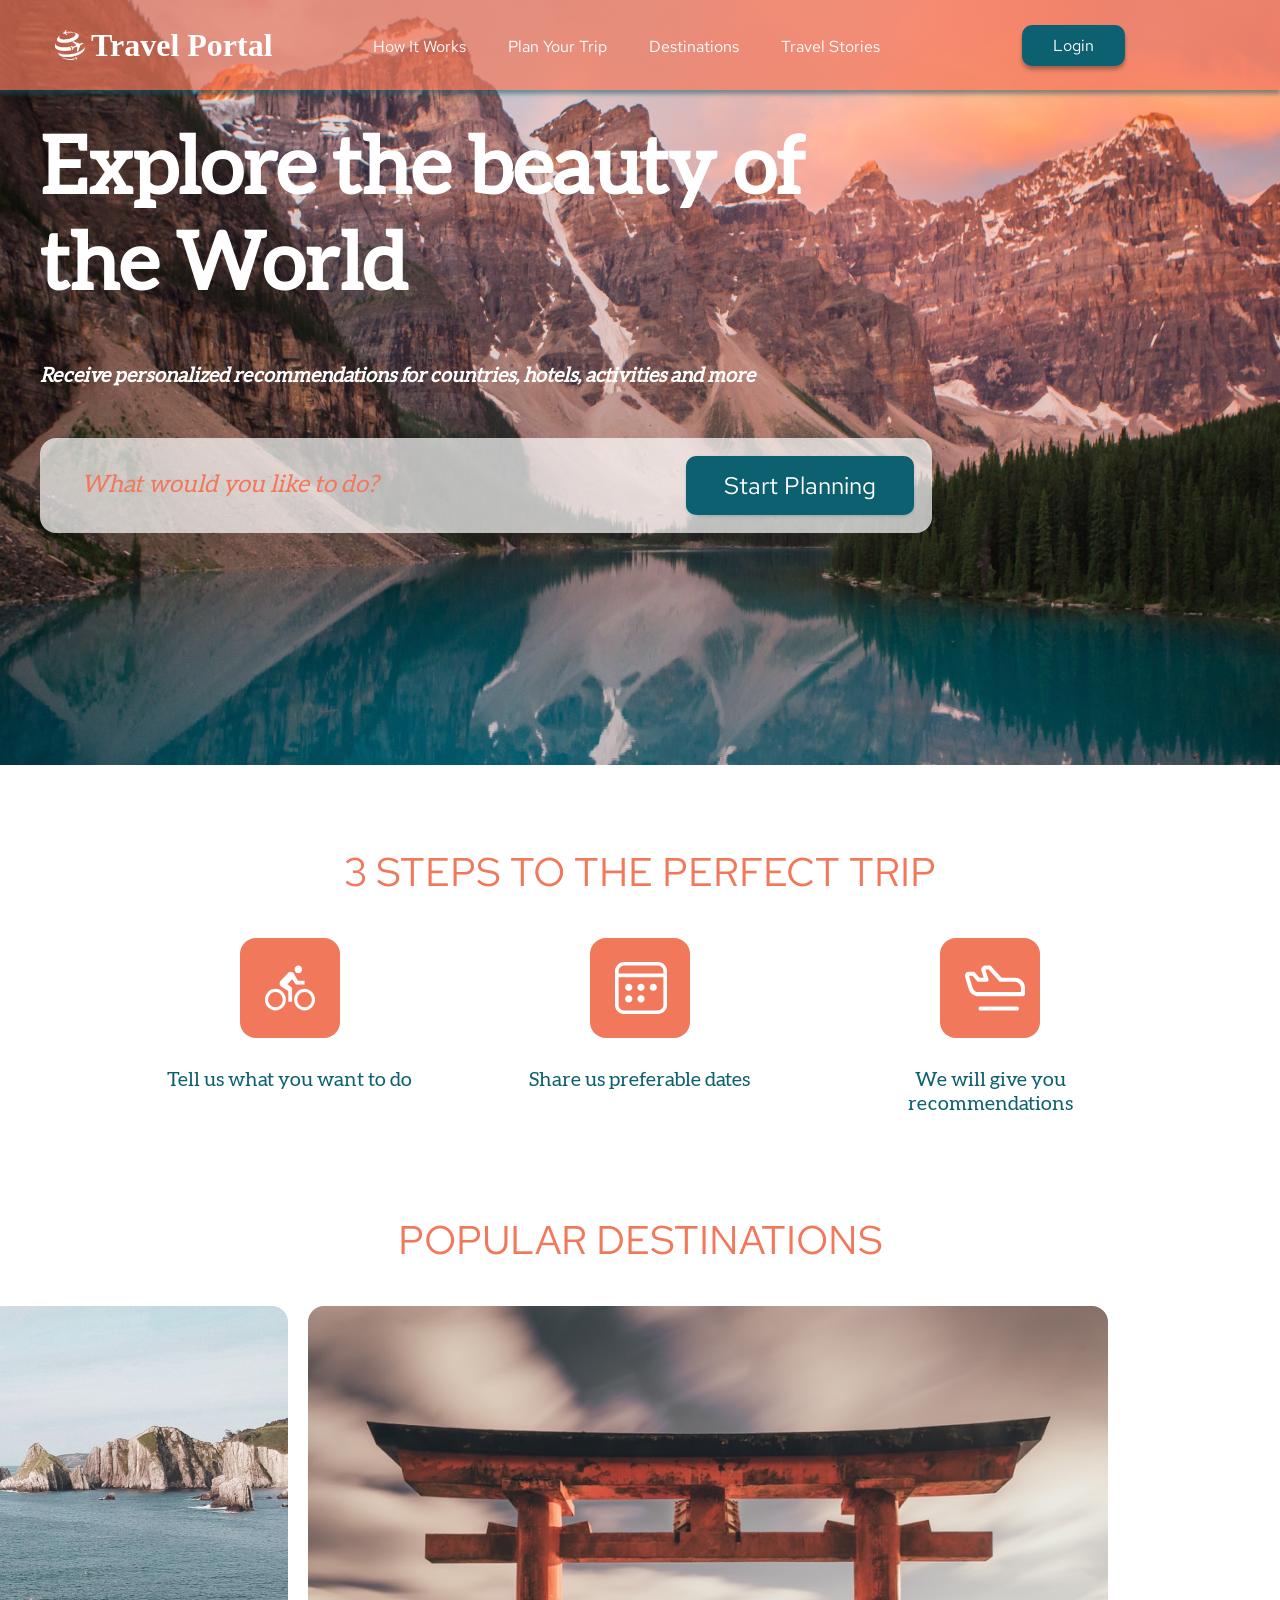
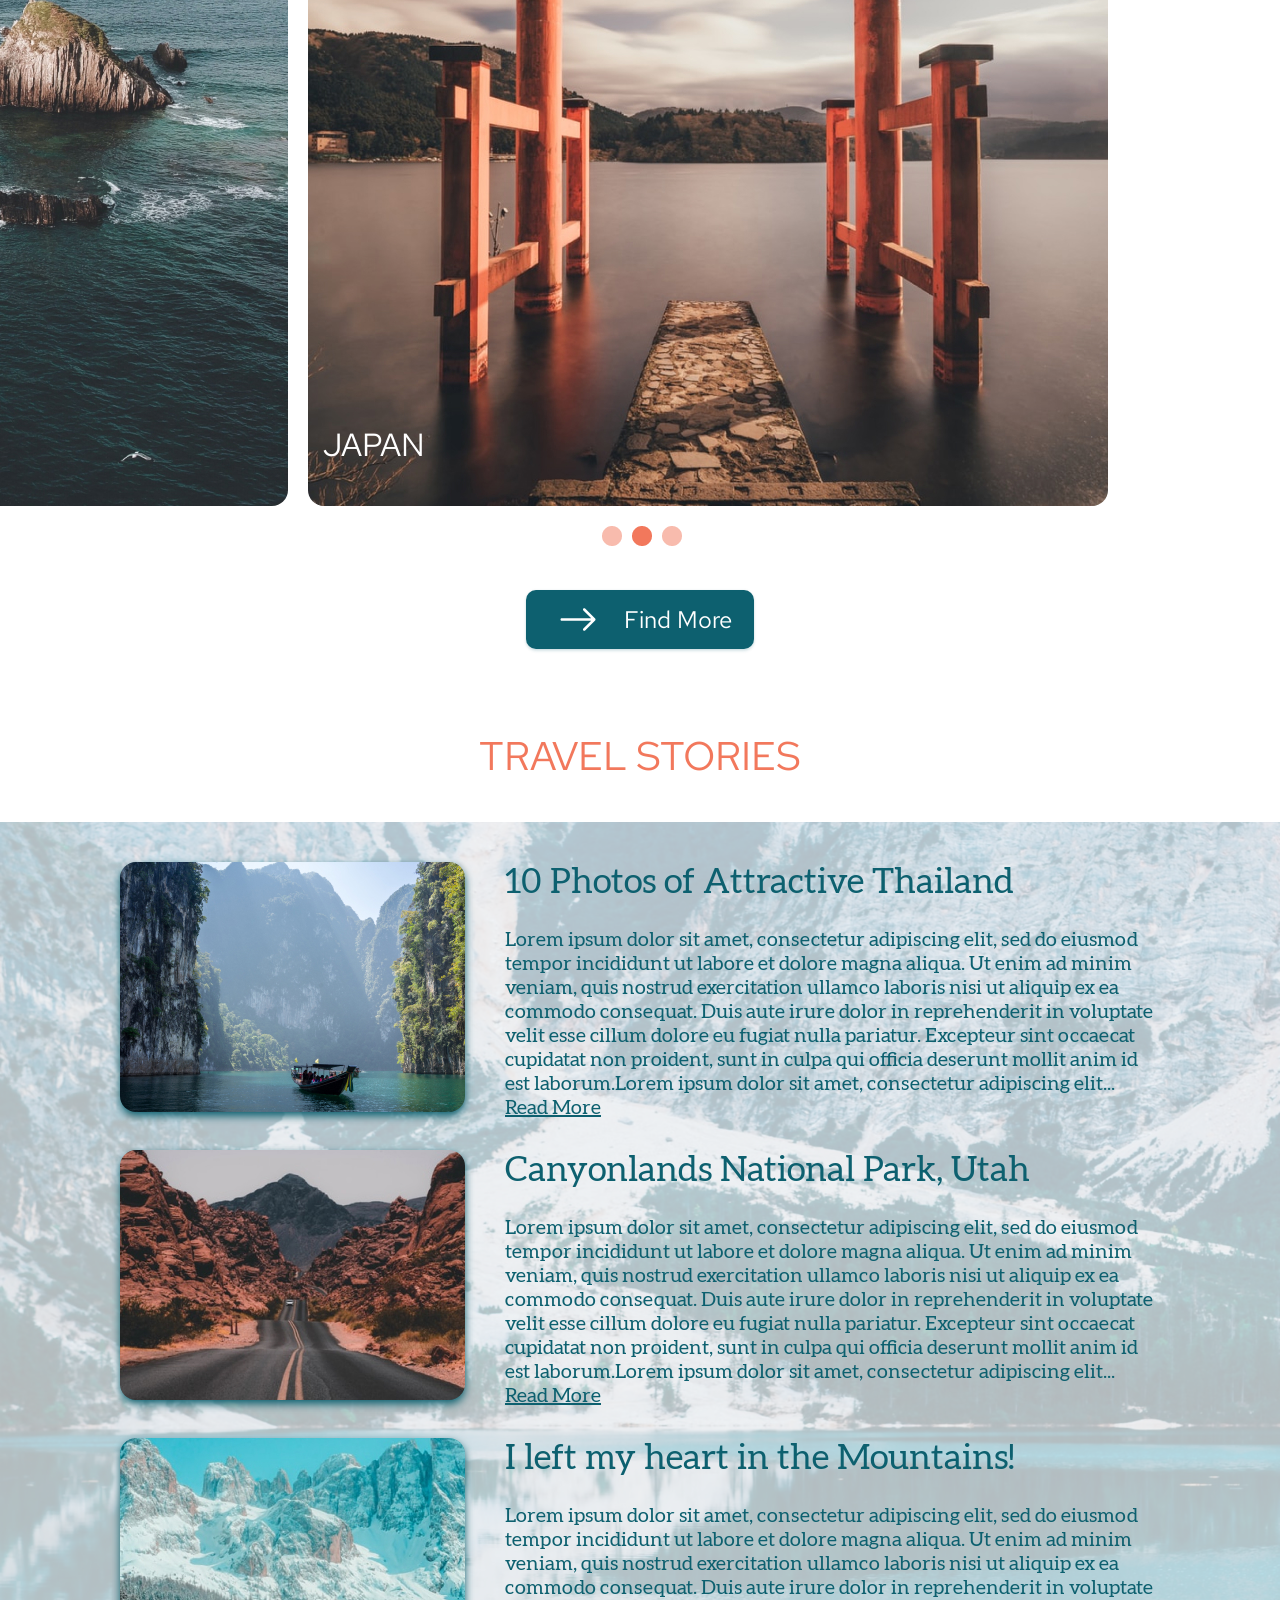
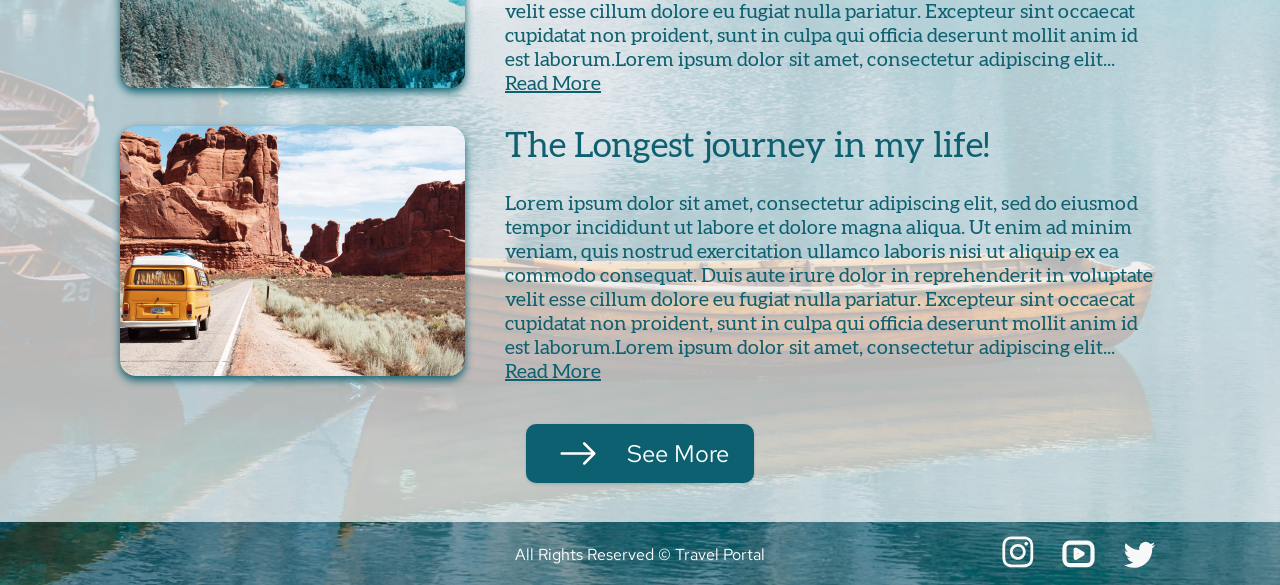
==== commit ae0d0dac: "feat: add pop-ups" ====
--- a/travel/index.html
+++ b/travel/index.html
@@ -8,9 +8,66 @@
     <title>Explore the beauty of the World</title>
 </head>
 <body>
+
+<!-- POPUP-->
+
+    <div class="popUpBackground">
+        <div class="popUpLogin">
+           
+                <h1 class="popUpH1Text">Log in to your account</h1>
+
+                <div class="toRemove">
+                    <button id="facebook" class="popUpButton Facebook" onclick="document.location='https://facebook.com'">
+                        <img src="assets/img/svg/facebookLogo.svg" alt="facebookLogo" class="socialLogos">
+                        Sign In with Facebook
+                    </button>
+                    <button class="popUpButton Google" onclick="document.location='https://google.com'">
+                        <img src="assets/img/svg/googleLogo.svg" alt="googleLogo" class="socialLogos">
+                        Sign In with Google
+                    </button>
+
+                    <div class="halfLinesOr">
+                        <img src="assets/img/svg/popUpHalfLine.png" alt="popUpHalfLine" class="popUpHalfLineLeft">
+                        or
+                        <img src="assets/img/svg/popUpHalfLine.png" alt="popUpHalfLine" class="popUpHalfLineRight">
+                    </div>
+                </div>
+                
+
+                <div class="popUpInputs">
+                    <div class="emailTextAndInput">
+                        <p class="emailText">E-mail</p>
+                        <input id="email" type="text" class="emailInput" placeholder="">
+                    </div>
+    
+                    <div class="passwordTextAndInput">
+                        <p class="emailText">Password</p>
+                        <input id="password" type="text" class="emailInput" placeholder="">
+                    </div>
+
+                    <button id="signIn" class="popUpButton signIn">
+                        Sign In
+                    </button>
+                </div>
+
+            
+                    <a id="popUpRefPassword" class ="popUpRef">Forgot Your Password?</a>
+                        
+                    <img src="assets/img/svg/fullLine.svg" alt="Fullline" class="popUpFullline">
+
+                <div class="dontHaveAcc">
+                    <p class="dontHaveAccText">Don’t have an account?&nbsp</p>
+                    <a id="popUpRefAcc" class ="popUpRef">Register</a>
+                </div>
+        </div>
+    </div>
+
+<!-- POPUP-->
+
 <!-- HEADER-->
         <header class="__header" id="header">
             <div class="__container">
+                
                 <div class="__containerHeader">
                 
                     <div class="logofull">
@@ -45,17 +102,11 @@
                         </ul>
                     </nav>
 
-                    <button class="__button">Login</button>
+                    <button id="Login" class="__button">Login</button>
 
                     <div class="menuu">
                         <img src="assets/img/svg/menu.svg" alt="menu" class="menu">
                     </div>
-                  
-
-
-
-    
-                
                 </div>
             </div>
         </header> 
@@ -115,11 +166,12 @@
 <!-- 3 steps to perfect trip-->
 
 <!--POPULAR DESTINATIONS-->
+            <div class="h2Container" id="Destinations">
+                <h2 class="gridHeader">POPULAR DESTINATIONS</h2>  
+            </div>
+
+
             <section class="destinations">
-                <div class="h2Container" id="Destinations">
-                    <h2 class="gridHeader">POPULAR DESTINATIONS</h2>  
-                </div>
-                
                 <div class="pdImgContainers">
                     <figure class="pdImgContainers pdImgContainer1"><img src="assets/img/svg/spain.jpg" alt="spain" class="__pdIMG pdIMG1">
                         <figcaption class="figcaption">SPAIN</figcaption>
@@ -134,7 +186,12 @@
                     </figure>
 
                     <div class="threePoints">
-                        <img src="assets/img/svg/threePoints.svg" alt="threePoints" class="threePointsImg">
+                        <div class="threePointsImg">
+                            <img src="assets/img/svg/Ellipse 1.png" alt="leftpoint" class="leftPoint">
+                            <img src="assets/img/svg/Ellipse 2.png" alt="centerpoint" class="centerPoint">
+                            <img src="assets/img/svg/Ellipse 3.png" alt="rightpoint" class="rightPoint">
+                        </div>
+                        
                         <img src="assets/img/svg/threepointsSMALL.svg" alt="threePointsSMALL" class="threePointsImgSmall">
                         <img src="assets/img/svg/arrowSelectRight.svg" alt="threePointsSMALL" class="arrowSelectRight">
                         <img src="assets/img/svg/arrowSelectLeft.svg" alt="threePointsSMALL" class="arrowSelectLeft">
--- a/travel/css/style.css
+++ b/travel/css/style.css
@@ -1,695 +1,1095 @@
-html, body, div, span, applet, object, iframe,
-h1, h2, h3, h4, h5, h6, p, blockquote, pre,
-a, abbr, acronym, address, big, cite, code,
-del, dfn, em, img, ins, kbd, q, s, samp,
-small, strike, strong, sub, sup, tt, var,
-b, u, i, center,
-dl, dt, dd, ol, ul, li,
-fieldset, form, label, legend,
-table, caption, tbody, tfoot, thead, tr, th, td,
-article, aside, canvas, details, embed, 
-figure, figcaption, footer, header, hgroup, 
-menu, nav, output, ruby, section, summary,
-time, mark, audio, video {
-    margin: 0;
-    padding: 0;
-    border: 0;
-    font-size: 100%;
-    font: inherit;
-    vertical-align: baseline;
-}
-
-html{
-    box-sizing: border-box;
-    scroll-behavior: smooth; 
-}
-
-*,::before, *::after{
-    box-sizing: border-box;
-}
-body{
-    font-family: 'Red Hat Text';
-    color: #FFFFFF;
-    font-size: 16px;
-    max-width: px;
-    line-height: 1.2;
-    font-weight: normal;
+html,
+body,
+div,
+span,
+applet,
+object,
+iframe,
+h1,
+h2,
+h3,
+h4,
+h5,
+h6,
+p,
+blockquote,
+pre,
+a,
+abbr,
+acronym,
+address,
+big,
+cite,
+code,
+del,
+dfn,
+em,
+img,
+ins,
+kbd,
+q,
+s,
+samp,
+small,
+strike,
+strong,
+sub,
+sup,
+tt,
+var,
+b,
+u,
+i,
+center,
+dl,
+dt,
+dd,
+ol,
+ul,
+li,
+fieldset,
+form,
+label,
+legend,
+table,
+caption,
+tbody,
+tfoot,
+thead,
+tr,
+th,
+td,
+article,
+aside,
+canvas,
+details,
+embed,
+figure,
+figcaption,
+footer,
+header,
+hgroup,
+menu,nav,output,ruby,section,summary,time,mark,audio,video {
+  margin: 0;
+  padding: 0;
+  border: 0;
+  font-size: 100%;
+  font: inherit;
+  vertical-align: baseline;
+}
+
+html {
+  box-sizing: border-box;
+  scroll-behavior: smooth;
+}
+
+*,
+::before,
+*::after {
+  box-sizing: border-box;
+}
+body {
+  font-family: "Red Hat Text";
+  color: #ffffff;
+  font-size: 16px;
+  max-width: px;
+  line-height: 1.2;
+  font-weight: normal;
+  font-style: normal;
+}
+
+img {
+  max-width: 100%;
+  height: auto;
+}
+
+/* fonts */
+
+@font-face {
+  font-family: "Red Hat Text";
+  font-style: normal;
+  font-weight: 400;
+  color: white;
+  src: local(""),
+    url("../assets/fonts/red-hat-text-v13-latin-regular.woff2") format("woff2"),
+    /* Chrome 26+, Opera 23+, Firefox 39+ */
+      url("../assets/fonts/red-hat-text-v13-latin-regular.woff") format("woff"); /* Chrome 6+, Firefox 3.6+, IE 9+, Safari 5.1+ */
+}
+
+@font-face {
+  font-family: "Aleo";
+  font-style: normal;
+  font-weight: 400;
+  src: local(""),
+    url("../assets/fonts/aleo-v11-latin-regular.woff2") format("woff2"),
+    /* Chrome 26+, Opera 23+, Firefox 39+ */
+      url("../assets/fonts/aleo-v11-latin-regular.woff") format("woff"); /* Chrome 6+, Firefox 3.6+, IE 9+, Safari 5.1+ */
+}
+
+/* fonts */
+
+/* Popup */
+
+.popUpBackground {
+    padding-left: 15px;
+    padding-right: 15px;
+  display: flex;
+  align-items: center;
+  justify-content: center;
+  position: fixed;
+  top: 0;
+  left: 0;
+  background-color: rgb(223, 217, 217, 0.4);
+  width: 100%;
+  height: 100%;
+  z-index: 4;
+  display: none;
+}
+
+.popUpLogin {
+  display: flex;
+  flex-direction: column;
+  align-items: center;
+  width: 650px;
+  height: 660px;
+
+  background: linear-gradient(177.09deg, #ffffff 6.15%, #0d606f 202.69%);
+  box-shadow: 0px 4px 4px rgba(0, 0, 0, 0.25);
+  border-radius: 16px;
+}
+
+.toRemove{
+    display: block;
+}
+
+.visible{
+   display:flex;
+}
+
+.hidden{
+    display: none;
+}
+
+.popUpH1Text {
+  margin-top: 25px;
+
+  font-family: "Aleo";
+  font-style: normal;
+  font-weight: 700;
+  font-size: 32px;
+  line-height: 38px;
+  color: #0d606f;
+}
+
+.popUpButton {
+  width: 560px;
+  height: 54px;
+  border-radius: 10px;
+  display: flex;
+  align-items: center;
+  justify-content: center;
+  border: 0;
+
+
+  font-family: "Red Hat Text";
+  font-style: normal;
+  font-weight: 400;
+  font-size: 20px;
+  line-height: 26px;
+
+  color: #ffffff;
+}
+
+.Facebook {
+    margin-top: 30px;
+  background: #1877f2;
+}
+
+.Facebook:hover,
+.Facebook:focus,
+.Facebook:active {
+  background: #0559c6;
+}
+
+.Google {
+  margin-top: 20px;
+  background: #ffffff;
+  color: #0d606f;
+}
+
+.Google:hover,
+.Google:focus,
+.Google:active {
+  background: #e1dede;
+}
+
+.socialLogos{
+    margin-right: 15.5px;
+}
+
+.halfLinesOr{
+    display: flex;
+    align-items: center;
+    margin-top: 30px;
+    font-family: 'Aleo';
     font-style: normal;
-}
-
-img{
-    max-width: 100%;
-    height: auto;
-}
-
-/* fonts */
-
-@font-face {
-    font-family: 'Red Hat Text';
-    font-style: normal;
-    font-weight: 400;
-    color: white;
-    src: local(''),
-         url('../assets/fonts/red-hat-text-v13-latin-regular.woff2') format('woff2'), /* Chrome 26+, Opera 23+, Firefox 39+ */
-         url('../assets/fonts/red-hat-text-v13-latin-regular.woff') format('woff'); /* Chrome 6+, Firefox 3.6+, IE 9+, Safari 5.1+ */
-  }
-
-@font-face {
+    font-weight: 700;
+    font-size: 20px;
+    line-height: 24px;
+    color: rgba(13, 96, 111, 0.5);
+}
+
+.popUpHalfLineLeft{
+    margin-right: 9px;
+}
+
+.popUpHalfLineRight{
+    margin-left: 9px;
+}
+
+.popUpInputs{
+    margin-top: 10px;
+}
+
+.emailTextAndInput{
+    margin-bottom: 20px;
+}
+
+.emailText{
+    margin-bottom: 5px;
+
     font-family: 'Aleo';
     font-style: normal;
     font-weight: 400;
-    src: local(''),
-         url('../assets/fonts/aleo-v11-latin-regular.woff2') format('woff2'), /* Chrome 26+, Opera 23+, Firefox 39+ */
-         url('../assets/fonts/aleo-v11-latin-regular.woff') format('woff'); /* Chrome 6+, Firefox 3.6+, IE 9+, Safari 5.1+ */
-  } 
-
-/* fonts */
-
-/* Header */
-
-.__header{ 
-    background: rgba(242, 120, 92, 0.7);
-    box-shadow: 0px 4px 4px rgba(13, 96, 111, 0.5);
-    position: fixed;
-    top: 0;
-    left: 0;
-    width:100%;
-    z-index: 3;
-}
-
-.__container{
-    max-width: 1200px;
-    margin: 0 auto;
+    font-size: 16px;
+    line-height: 19px;
+    color: #0D606F;
+}
+
+.emailInput{
+ font-family: 'Aleo';
+    font-style: normal;
+    font-weight: 400;
+    font-size: 24px;
+    line-height: 19px;
+    color: #0D606F;
+
+    width: 560px;
+    height: 54px;
+    border: 0;
+
+    background: #FFFFFF;
+    box-shadow: inset 0px 0px 3px rgba(13, 96, 111, 0.08), inset 0px 2px 3px rgba(13, 96, 111, 0.16);
+    border-radius: 10px;
+}
+
+.signIn{
+    margin-top: 25px;
     
-}
-
-.__containerHeader{
-    height: 90px;
-    display: flex;
-    flex-wrap: wrap;
-    align-items: center;
-    justify-content: space-between;
-    padding: 0 15px;
-}
-
-.logoFull{
-    display: flex;
-    align-items: center;
-    text-decoration: none;
-   
-}
-
-.logo{
-    margin-right: 6px;
-}
-
-.__logoText{
-    font-family: 'Magra';
-    font-style: normal;
-    font-weight: 600;
-    font-size: 32px;
-    line-height: 39px;
-    color: #FFFFFF;
-    
-}
-
-.nav{
-margin-bottom: 18px;
-}
-
-.nav-list{
-    display: flex;
-    list-style: none;
-}
-.nav-item{
-    margin-top: 20px;
-    margin-right: 42px;
-    font-family: 'Red Hat Text';
-    font-style: normal;
-    font-weight: 500;
-    font-size: 16px;
-    line-height: 21px;
-}
-
-.nav-item:last-child{
-    margin-right: 0px;
-}
-
-.nav-itemm{
-    display: none;
-}
-
-.nav-link{
-     text-decoration: none;
-     font-family: 'Red Hat Text';
-    font-style: normal;
-    font-weight: 500;
-    color: white;
-}
-
-.nav-link:hover, .nav-link:focus, .nav-link:active{
-    opacity: .75;
-}
-
-.__button{
-    width: 103px;
-    height: 41px;
-    border: 0;
     background: #0D606F;
-    border-radius: 10px; 
-    
-
-    font-family: 'Red Hat Text';
-    font-style: normal;
-    font-weight: 500;
-    font-size: 16px;
-    line-height: 21px;
-    color: #FFFFFF;
-    box-shadow: 0px 4px 4px rgba(0, 0, 0, 0.25), 0px 2px 3px rgba(13, 96, 111, 0.16);
-}
-
-.__button:hover, .__button:focus, .__button:active{
-    background: #033e48;
-}
-
-.menu{
-    display: none;
-}
-/* Header */
-
-/* Main */
-
-/* FIRST BLOCK */
-.main{
-    width:100%; 
-}
-
-.preview{
-    background-image: url(../assets/img/svg/introBg.jpg);
-    background-size: cover; 
-    max-height: 765px;
-    margin-bottom: 80px;
-   padding: 122px 15px 254px 15px;
-}
-    
-
-.__textH1{
-    max-width: 892px;
+    box-shadow: 0px 0px 3px rgba(13, 96, 111, 0.08), 0px 2px 3px rgba(13, 96, 111, 0.16);
+    border-radius: 10px;
+    }
+
+.signIn:hover,
+.signIn:focus,
+.signIn:active {
+  background: #033e48;
+}
+
+.popUpRef{
+    margin-top: 10px;
+    margin-bottom: 26px;
+
     font-family: 'Aleo';
     font-style: normal;
     font-weight: 700;
-    font-size: 80px;
-    line-height: 96px;
-    color: #FFFFFF;
-    padding-bottom: 50px;
-}
-
-.__textH2{
+    font-size: 15px;
+    line-height: 18px;
+    text-decoration-line: underline;
+    color: #0D606F;
+    text-shadow: 0px 2px 3px rgba(255, 255, 255, 0.16);
+}
+
+.popUpRef:hover,
+.popUpRef:focus,
+.popUpRef:active {
+    opacity: 0.75;
+}
+
+.dontHaveAcc{
+    margin-top: 20px;
+
     font-family: 'Aleo';
-    font-style: italic;
+    font-style: normal;
     font-weight: 700;
+    font-size: 15px;
+    line-height: 18px;
+    color: #0D606F;
+    text-shadow: 0px 2px 3px rgba(255, 255, 255, 0.16);
+}
+
+.dontHaveAccText{
+    display: inline;
+    opacity: 0.5;
+}
+
+
+
+/* Popup */
+
+/* Header */
+
+.__header {
+  background: rgba(242, 120, 92, 0.7);
+  box-shadow: 0px 4px 4px rgba(13, 96, 111, 0.5);
+  position: fixed;
+  top: 0;
+  left: 0;
+  width: 100%;
+  z-index: 3;
+}
+
+.__container {
+  max-width: 1200px;
+  margin: 0 auto;
+}
+
+.__containerHeader {
+  height: 90px;
+  display: flex;
+  flex-wrap: wrap;
+  align-items: center;
+  justify-content: space-between;
+  padding: 0 15px;
+}
+
+.logoFull {
+  display: flex;
+  align-items: center;
+  text-decoration: none;
+}
+
+.logo {
+  margin-right: 6px;
+}
+
+.__logoText {
+  font-family: "Magra";
+  font-style: normal;
+  font-weight: 600;
+  font-size: 32px;
+  line-height: 39px;
+  color: #ffffff;
+}
+
+.nav {
+  margin-bottom: 18px;
+}
+
+.nav-list {
+  display: flex;
+  list-style: none;
+}
+
+.nav-item {
+  margin-top: 20px;
+  margin-right: 42px;
+  font-family: "Red Hat Text";
+  font-style: normal;
+  font-weight: 500;
+  font-size: 16px;
+  line-height: 21px;
+}
+
+.nav-item:last-child {
+  margin-right: 0px;
+}
+
+.nav-itemm {
+  display: none;
+}
+
+.nav-link {
+  text-decoration: none;
+  font-family: "Red Hat Text";
+  font-style: normal;
+  font-weight: 500;
+  color: white;
+}
+
+.nav-link:hover,
+.nav-link:focus,
+.nav-link:active {
+  opacity: 0.75;
+}
+
+.__button {
+  width: 103px;
+  height: 41px;
+  border: 0;
+  background: #0d606f;
+  border-radius: 10px;
+
+  font-family: "Red Hat Text";
+  font-style: normal;
+  font-weight: 500;
+  font-size: 16px;
+  line-height: 21px;
+  color: #ffffff;
+  box-shadow: 0px 4px 4px rgba(0, 0, 0, 0.25),
+    0px 2px 3px rgba(13, 96, 111, 0.16);
+}
+
+.__button:hover,
+.__button:focus,
+.__button:active {
+  background: #033e48;
+}
+
+.menu {
+  display: none;
+}
+/* Header */
+
+/* Main */
+
+/* FIRST BLOCK */
+.main {
+  width: 100%;
+}
+
+.preview {
+  background-image: url(../assets/img/svg/introBg.jpg);
+  background-size: cover;
+  max-height: 765px;
+  margin-bottom: 80px;
+  padding: 122px 15px 254px 15px;
+}
+
+.__textH1 {
+  max-width: 892px;
+  font-family: "Aleo";
+  font-style: normal;
+  font-weight: 700;
+  font-size: 80px;
+  line-height: 96px;
+  color: #ffffff;
+  padding-bottom: 50px;
+}
+
+.__textH2 {
+  font-family: "Aleo";
+  font-style: italic;
+  font-weight: 700;
+  font-size: 20px;
+  line-height: 24px;
+  padding-bottom: 50px;
+  color: #ffffff;
+}
+
+.__inputAndButton {
+  display: flex;
+  max-width: 892px;
+  height: 95px;
+  position: relative;
+}
+
+.__input {
+  padding-left: 41px;
+  background: rgba(255, 255, 255, 0.7);
+  border-radius: 16px;
+  border: 0;
+  width: 100%;
+
+  font-family: "Aleo";
+  font-style: italic;
+  font-weight: 400;
+  font-size: 24px;
+  line-height: 29px;
+  color: #f2785c;
+}
+
+.__input::placeholder {
+  font-family: "Aleo";
+  font-style: italic;
+  font-weight: 400;
+  font-size: 24px;
+  line-height: 29px;
+  color: #f2785c;
+}
+
+.__buttonInput {
+  width: 228px;
+  height: 59px;
+  background: #0d606f;
+  box-shadow: 0px 0px 3px rgba(13, 96, 111, 0.08),
+    0px 2px 3px rgba(13, 96, 111, 0.16);
+  border-radius: 10px;
+  border: 0;
+  margin-top: 18px;
+  position: absolute;
+  right: 0;
+  margin-right: 18px;
+
+  font-family: "Red Hat Text";
+  font-style: normal;
+  font-weight: 500;
+  font-size: 24px;
+  line-height: 32px;
+  color: #ffffff;
+}
+
+.__buttonInput:hover,
+.__button:focus,
+.__button:active {
+  background: #033e48;
+}
+/* FIRST BLOCK */
+
+/* 3 steps to perfect trip */
+.h2Container {
+  display: flex;
+  flex-wrap: wrap;
+  justify-content: center;
+}
+
+.gridHeader {
+  font-family: "Red Hat Text";
+  font-style: normal;
+  font-weight: 500;
+  font-size: 40px;
+  line-height: 53px;
+  color: #f2785c;
+
+  margin-bottom: 40px;
+}
+
+.grid {
+  display: grid;
+  grid-template-columns: repeat(3, 1fr);
+  gap: 35px;
+  padding: 0 132px;
+}
+
+.gridFrame {
+  display: flex;
+  flex-direction: column;
+  grid-column: span 1;
+  justify-self: center;
+  align-items: center;
+}
+
+.gridImgContainer {
+  height: 100px;
+  width: 100px;
+  background-color: #f2785c;
+  display: flex;
+  flex-wrap: wrap;
+  padding-left: 25px;
+  margin-left: auto;
+  margin-right: auto;
+  margin-bottom: 30px;
+  border-radius: 16px;
+}
+
+.__gridImg {
+}
+
+.__textUnderGridImage {
+  font-family: "Aleo";
+  font-style: normal;
+  font-weight: 400;
+  font-size: 20px;
+  line-height: 24px;
+  text-align: center;
+
+  color: #0d606f;
+  margin-bottom: 97px;
+}
+
+/* 3 steps to perfect trip */
+
+/*POPULAR DESTINATIONS*/
+
+.destinations {
+  font-size: 0;
+}
+.pdImgContainers {
+  font-size: 0;
+  display: inline-block;
+  white-space: nowrap;
+  overflow: hidden;
+  position: relative;
+  margin-bottom: 42px;
+}
+
+.pdImgContainer1 {
+  transform: translateX(-64%);
+  margin-right: 20px;
+}
+
+.pdImgContainer2 {
+  transform: translateX(-64%);
+  margin-right: 20px;
+}
+
+.pdImgContainer3 {
+  transform: translateX(-64%);
+}
+
+.translateLeftPoint64{
+    transform: translateX(64%);
+}
+
+.translateLeftPoint128{
+    transform: translateX(128%);
+}
+
+.translateRightPoint64{
+    transform: translateX(-64%);
+}
+
+.translateRightPoint128{
+    transform: translateX(-128%);
+}
+
+.translateCenterPoint64K0{
+    transform: translateX(-64%);
+}
+
+.translateCenterPoint64K2{
+    transform: translateX(64%);
+}
+
+.__pdIMG {
+  border-radius: 16px;
+  width: 800px;
+  height: 800px;
+}
+
+.__pdIMG1 {
+}
+
+.figcaption {
+  position: absolute;
+  left: 15px;
+  bottom: 40px;
+
+  font-family: "Red Hat Text";
+  font-style: normal;
+  font-weight: 500;
+  font-size: 32px;
+  line-height: 42px;
+  color: #ffffff;
+}
+
+.threePoints {
+  display: flex;
+  flex-direction: column;
+  align-items: center;
+}
+
+.threePointsImg {
+  position: absolute;
+  bottom: 2px;
+  left: 47%;
+}
+
+.centerPoint{
+    margin-left: 10px;
+    margin-right: 10px;
+}
+
+.threePointsImgSmall {
+  position: absolute;
+  display: none;
+}
+
+.arrowSelectRight {
+  display: none;
+}
+
+.arrowSelectLeft {
+  display: none;
+}
+
+.findMoreBtnContainer {
+  display: flex;
+  align-items: center;
+  justify-content: center;
+  margin-bottom: 80px;
+}
+
+.findMoreBtn {
+  font-family: "Red Hat Text";
+  font-style: normal;
+  font-weight: 500;
+  font-size: 24px;
+  line-height: 32px;
+
+  color: #ffffff;
+  background: #0d606f;
+  background-image: url(../assets/img/svg/arrow.svg);
+  background-repeat: no-repeat;
+  background-position: 33.5px center;
+  box-shadow: 0px 0px 3px rgba(13, 96, 111, 0.08),
+    0px 2px 3px rgba(13, 96, 111, 0.16);
+  transition: 0.2s all;
+
+  width: 228px;
+  height: 59px;
+
+  border-radius: 10px;
+  padding-left: 81px;
+  border: 0;
+}
+
+.findMoreBtn:hover,
+.findMoreBtn:focus,
+.findMoreBtn:active {
+  background: #033e48;
+  background-image: url(../assets/img/svg/arrow.svg);
+  background-repeat: no-repeat;
+  background-position: 43.5px center;
+}
+/*POPULAR DESTINATIONS*/
+
+/*TRAVEL STORIES*/
+
+.stories {
+}
+
+.gridContainer {
+  position: relative;
+  padding: 40px 125px 40px 120px;
+  display: grid;
+  grid-template-columns: repeat(3, 1fr);
+  row-gap: 30px;
+  z-index: 2;
+}
+
+.TScontainer {
+  background-image: url(../assets/img/svg/travelstoriesbckgrnd.svg);
+  background-repeat: no-repeat;
+  background-size: cover;
+  position: relative;
+}
+
+.TScontainer::after {
+  display: block;
+  content: "";
+  width: 100%;
+  height: 95.4%;
+  background-color: rgba(255, 255, 255, 0.7);
+  position: absolute;
+  top: 0;
+  left: 0;
+  z-index: 1;
+}
+
+.TSimageContainer {
+  grid-column: span 1;
+}
+
+.TSimage {
+  border-radius: 16px;
+  filter: drop-shadow(0px 4px 4px #0d606f);
+  height: 250px;
+  object-fit: cover;
+}
+
+.TStextContainer {
+  margin-left: 40px;
+  grid-column: span 2;
+}
+
+.textH3 {
+  font-family: "Aleo";
+  font-style: normal;
+  font-weight: 400;
+  font-size: 35px;
+  line-height: 42px;
+  color: #0d606f;
+  margin-bottom: 24px;
+}
+.text {
+  font-family: "Aleo";
+  font-style: normal;
+  font-weight: 400;
+  font-size: 20px;
+  line-height: 24px;
+  color: #0d606f;
+}
+
+.textMobile {
+  display: none;
+}
+
+.TShref {
+  color: #0d606f;
+}
+
+.threepoints_F {
+  position: relative;
+  z-index: 2;
+}
+
+.findMoreBtn_F {
+  margin-bottom: 41px;
+}
+/*TRAVEL STORIES*/
+
+/*FOOTER*/
+
+.footer {
+  margin-bottom: 61px;
+}
+
+.__containerFooter {
+  display: grid;
+  grid-template-columns: repeat(3, 1fr);
+  min-height: 61px;
+  position: relative;
+  z-index: 2;
+  justify-content: center;
+  align-items: center;
+}
+
+.footerText {
+  font-family: "Red Hat Text";
+  font-style: normal;
+  font-weight: 500;
+  font-size: 16px;
+  line-height: 21px;
+  color: #ffffff;
+}
+
+.TSgrid1 {
+  color: black;
+}
+
+.TSgrid2 {
+  justify-self: center;
+}
+
+.TSgrid3 {
+  justify-self: end;
+  margin-right: 123.54px;
+}
+
+.footerIMG {
+  margin-right: 24.12px;
+}
+
+.footerIMGf {
+  margin-right: 0px;
+}
+/*FOOTER*/
+
+/*Media*/
+
+@media screen and (max-width: 414px) {
+  .__header {
+    background: linear-gradient(180deg, #0d606f 0%, rgba(13, 96, 111, 0) 25.1%);
+    box-shadow: 0px 4px 4px rgba(13, 96, 111, 0);
+  }
+
+  /* POP-UP*/
+
+  .popUpLogin {
+    width: 270px;
+    height: 500px;
+    border-radius: 8px;
+}
+
+.popUpH1Text {
+    margin-top: 15px;
     font-size: 20px;
-    line-height: 24px;
-    padding-bottom: 50px;
-    color: #FFFFFF;
-}
-
-.__inputAndButton{
+    line-height: 15px;
+  }
+
+  .toRemove{
+    
+    flex-direction: column;
+    align-items: center;
+  }
+  
+  .popUpButton {
+    width: 250px;
+    height: 54px;
+    border-radius: 10px;
     display: flex;
-    max-width: 892px;
-    height: 95px;
-    position: relative;
-}
-
-.__input{
-    padding-left: 41px;
-    background: rgba(255, 255, 255, 0.7);
-    border-radius: 16px;
+    align-items: center;
+    justify-content: center;
     border: 0;
-    width: 100%;
+  
+  
+    font-family: "Red Hat Text";
+    font-style: normal;
+    font-weight: 400;
+    font-size: 20px;
+    line-height: 26px;
+  
+    color: #ffffff;
+  }
+  
+  .Facebook {
+      margin-top: 15px;
+  }
+  
+  .Google {
+    margin-top: 15px;
+    color: #0d606f;
+  }
+
+  .halfLinesOr{
+    display: none;
+}
+
+.popUpInputs{
+    margin: 15px;
+}
+
+.emailTextAndInput{
+    margin-bottom: 15px;
+}
+
+.emailText{
+    margin-bottom: 5px;
 
     font-family: 'Aleo';
-    font-style: italic;
+    font-style: normal;
+    font-weight: 400;
+    font-size: 16px;
+    line-height: 19px;
+    color: #0D606F;
+}
+
+.emailInput{
+ font-family: 'Aleo';
+    font-style: normal;
     font-weight: 400;
     font-size: 24px;
-    line-height: 29px;
-    color: #F2785C;
-}
-
-.__input::placeholder{
-    font-family: 'Aleo';
-    font-style: italic;
-    font-weight: 400;
-    font-size: 24px;
-    line-height: 29px;
-    color: #F2785C;
-}
-
-.__buttonInput{
-    width: 228px;
-    height: 59px;
+    line-height: 19px;
+    color: #0D606F;
+
+    width: 250px;
+    height: 54px;
+    border: 0;
+}
+
+.signIn{
+    margin-top: 15px;
+    
     background: #0D606F;
     box-shadow: 0px 0px 3px rgba(13, 96, 111, 0.08), 0px 2px 3px rgba(13, 96, 111, 0.16);
     border-radius: 10px;
-    border:0;
-    margin-top: 18px;
-    position: absolute;
-    right: 0;
-    margin-right: 18px;
-
-    font-family: 'Red Hat Text';
-    font-style: normal;
-    font-weight: 500;
-    font-size: 24px;
-    line-height: 32px;
-    color: #FFFFFF;
-}
-
-.__buttonInput:hover, .__button:focus, .__button:active{
-    background: #033e48;
-}
-/* FIRST BLOCK */
-
-
-/* 3 steps to perfect trip */
-.h2Container{
-    display: flex;
-    flex-wrap: wrap;
-    justify-content: center;
-}
-
-.gridHeader{
-    font-family: 'Red Hat Text';
-    font-style: normal;
-    font-weight: 500;
-    font-size: 40px;
-    line-height: 53px;
-    color: #F2785C;
-
-    margin-bottom: 40px;
-}
-
-.grid {
-    display: grid;
-    grid-template-columns: repeat(3, 1fr);
-    gap: 35px;
-    padding: 0 132px;
-}
-
-.gridFrame{
-    display:flex;
-    flex-direction: column;
-   grid-column: span 1;
-   justify-self: center;
-   align-items: center;
-}
-
-.gridImgContainer{
-    height: 100px;
-    width: 100px;
-    background-color: #F2785C;
-    display: flex;
-    flex-wrap: wrap;
-    padding-left: 25px;
-    margin-left: auto;
-    margin-right: auto;
-    margin-bottom: 30px;
-    border-radius: 16px;
-}
-
-.__gridImg{
-
-}
-
-.__textUnderGridImage{
-    font-family: 'Aleo';
-    font-style: normal;
-    font-weight: 400;
-    font-size: 20px;
-    line-height: 24px;
-    text-align: center;
-    
-    color: #0D606F;
-    margin-bottom: 97px;
-}
-
-/* 3 steps to perfect trip */
-
-/*POPULAR DESTINATIONS*/
-
-.destinations{
-    font-size: 0;
-}
-.pdImgContainers{
-    font-size: 0;
-    display: inline-block;
-    white-space: nowrap;
-    overflow: hidden;
-    position: relative;
-    margin-bottom: 42px;
-}
-
-.pdImgContainer1{
-    transform: translateX(-64%);
-    margin-right: 20px;
-}
-
-.pdImgContainer2{
-    transform: translateX(-64%);
-    margin-right: 20px;
-}
-
-.pdImgContainer3{
-    transform: translateX(-64%);
-}
-
-.__pdIMG{
-    border-radius: 16px;
-    width: 800px;
-    height: 800px;
-}
-
-.__pdIMG1{
-
-}
-
-.figcaption{
-    position: absolute;
-    left: 15px;
-    bottom: 40px;
-
-    font-family: 'Red Hat Text';
-    font-style: normal;
-    font-weight: 500;
-    font-size: 32px;
-    line-height: 42px;
-    color: #FFFFFF;
-}
-
-.threePoints{
-    display: flex;
-    flex-direction: column;
-    align-items: center;
-}
-
-.threepoints_F{
-
-}
-
-.threePointsImg{
-    position: absolute;
-    bottom: 2px;
-    left:47%;
-}
-
-.threePointsImgSmall{
-    position: absolute;
+    }
+
+.popUpRef{
+    margin-top: 0px;
+    margin-bottom: 0px;
+}
+
+.popUpFullline{
     display: none;
 }
 
-.arrowSelectRight{
+.dontHaveAcc{
+    margin-top: 15px;
+}
+
+/* POP-UP*/
+
+  /* First Block*/
+  .menu {
+    display: block;
+  }
+
+  .__logoText {
     display: none;
-}
-
-.arrowSelectLeft{
-    display: none;
-}
-
-.findMoreBtnContainer{
-    display: flex;
-    align-items: center;
-    justify-content: center;
-    margin-bottom: 80px;
-}
-
-.findMoreBtn{
-    font-family: 'Red Hat Text';
-    font-style: normal;
-    font-weight: 500;
-    font-size: 24px;
-    line-height: 32px;
-    
-    color: #FFFFFF;
-    background: #0D606F;
-    background-image: url(../assets/img/svg/arrow.svg);
-    background-repeat: no-repeat;
-    background-position: 33.5px center;
-    box-shadow: 0px 0px 3px rgba(13, 96, 111, 0.08), 0px 2px 3px rgba(13, 96, 111, 0.16);
-    transition: .2s all;
-
-    width: 228px;
-    height: 59px;
-
-    border-radius: 10px;
-    padding-left: 81px;
-    border: 0;
-}
-
-.findMoreBtn:hover, .__button:focus, .__button:active{
-    background: #033e48;
-    background-image: url(../assets/img/svg/arrow.svg);
-    background-repeat: no-repeat;
-    background-position: 43.5px center;
-}
-/*POPULAR DESTINATIONS*/
-
-/*TRAVEL STORIES*/
-
-.stories{
-    
-}
-
-.gridContainer{
-    position: relative;
-    padding: 40px 125px 40px 120px;
-    display: grid;
-    grid-template-columns: repeat(3, 1fr);
-    row-gap: 30px;
-    z-index: 2;
-}
-
-.TScontainer{
-    background-image: url(../assets/img/svg/travelstoriesbckgrnd.svg);
-    background-repeat: no-repeat;
-    background-size: cover;
-    position: relative;
-    
-}
-
-.TScontainer::after{
-    display: block;
-    content: '';
-    width: 100%;
-    height: 95.4%;
-    background-color: rgba(255, 255, 255, 0.7);
-    position: absolute;
-    top:0;
-    left:0;
-    z-index: 1;
-}
-
-.TSimageContainer{
-    grid-column: span 1;
- }
-
-.TSimage {
-    border-radius: 16px;
-    filter: drop-shadow(0px 4px 4px #0D606F);
-    height: 250px;
-    object-fit: cover;
-}
-
- .TStextContainer{
-    margin-left: 40px;
-    grid-column: span 2;
- }
-
-.textH3 {
-    font-family: 'Aleo';
-    font-style: normal;
-    font-weight: 400;
-    font-size: 35px;
-    line-height: 42px;
-    color: #0D606F;
-    margin-bottom: 24px;
-}
-.text{
-    font-family: 'Aleo';
-    font-style: normal;
-    font-weight: 400;
-    font-size: 20px;
-    line-height: 24px;
-    color: #0D606F;
-
-}
-
-.textMobile{
-    display: none;
-}
-
-.TShref{
-    color: #0D606F
-}
-
-.threepoints_F{
-    position: relative;
-    z-index: 2;
-}
-
-.findMoreBtn_F{
-    margin-bottom: 41px;
-}
-/*TRAVEL STORIES*/
-
-/*FOOTER*/
-
-.footer{
-    margin-bottom: 61px;
-}
-
-.__containerFooter{
-    display: grid;
-    grid-template-columns: repeat(3, 1fr);
-    min-height: 61px;
-    position: relative;
-    z-index: 2;
-    justify-content: center;
-    align-items: center;
-}
-
-.footerText{
-    font-family: 'Red Hat Text';
-    font-style: normal;
-    font-weight: 500;
-    font-size: 16px;
-    line-height: 21px;
-    color: #FFFFFF;
-}
-
-.TSgrid1{
-    color: black;
-}
-
-.TSgrid2{
-    justify-self: center;
-}
-
-.TSgrid3{
-    justify-self: end;
-    margin-right: 123.54px;
-}
-
-.footerIMG{
-    margin-right: 24.12px;
-}
-
-.footerIMGf{
-    margin-right: 0px;
-}
-/*FOOTER*/
-
-
-
-
-/*Media*/
-
-@media screen and (max-width: 414px) {
-
-.__header{ 
-    background: linear-gradient(180deg, #0D606F 0%, rgba(13, 96, 111, 0) 25.1%);
-        box-shadow: 0px 4px 4px rgba(13, 96, 111, 0);
-    }    
-
-
-
-/* First Block*/
-.menu{
-    display: block;
-}
-
-.__logoText{
-    display: none;
-}
-
-.nav{
+  }
+
+  .nav {
     display: block;
     position: fixed;
     width: 165px;
     height: 250px;
-    background: #F2785C;
+    background: #f2785c;
     border-radius: 10px;
-    top:0;
-    right:0;
+    top: 0;
+    right: 0;
     transform: translateX(100%);
     transition: 0.2s;
-    }
-
-.nav_active {
+  }
+
+  .nav_active {
     transform: translateX(0%);
-}
-
-.cross{
+  }
+
+  .cross {
     margin: 15.5px 0px 13.5px 15.5px;
-} 
-
-.nav-list{
-        display: block;
-        list-style: none;
-    }   
-
-.nav-item{
-        margin-top: 10px;
-        margin-right: 15px;
-        text-align: right;
-        
-    }
-
-.nav-item:first-child{
-        margin-top: 0px;
-    } 
-
-.nav-item:last-child{
-        margin-right: 15px;
-    }     
-
-.nav-itemm{
+  }
+
+  .nav-list {
+    display: block;
+    list-style: none;
+  }
+
+  .nav-item {
     margin-top: 10px;
-     margin-right: 15px;
+    margin-right: 15px;
     text-align: right;
-   display: block;
-    }
- 
-.__button{
-        display: none;
-    }    
-
-.preview{
-        background-repeat: no-repeat;
-        background-size: cover; 
-        max-height: 250px;
-        margin-bottom: 0px;
-        padding: 142px 15px 100px 15px;
-        margin-bottom: 20px;
-    }   
-    
-.__textH1, .__textH2{
-        display: none;
-    }    
-
-.__inputAndButton{
+  }
+
+  .nav-item:first-child {
+    margin-top: 0px;
+  }
+
+  .nav-item:last-child {
+    margin-right: 15px;
+  }
+
+  .nav-itemm {
+    margin-top: 10px;
+    margin-right: 15px;
+    text-align: right;
+    display: block;
+  }
+
+  .__button {
+    display: none;
+  }
+
+  .preview {
+    background-repeat: no-repeat;
+    background-size: cover;
+    max-height: 250px;
+    margin-bottom: 0px;
+    padding: 142px 15px 100px 15px;
+    margin-bottom: 20px;
+  }
+
+  .__textH1,
+  .__textH2 {
+    display: none;
+  }
+
+  .__inputAndButton {
     margin: 0 auto;
     display: flex;
     max-width: 360px;
     height: 48px;
     position: relative;
-}    
-
-.__input::placeholder{
+  }
+
+  .__input::placeholder {
     font-size: 14px;
     line-height: 17px;
-}
-
-.__buttonInput{
+  }
+
+  .__buttonInput {
     width: 92px;
     height: 30px;
     margin-top: 9px;
@@ -697,45 +1097,42 @@
 
     font-size: 11px;
     line-height: 15px;
-}
-
-.__input{
+  }
+
+  .__input {
     padding-left: 16.5px;
-    
+
     font-size: 11px;
     line-height: 15px;
-    color: #F2785C;
-}
-/* First Block*/
-
-
-
-/* 3 STEPS*/
-.h2Container{
-
-}
-
-.gridHeader{
+    color: #f2785c;
+  }
+  /* First Block*/
+
+  /* 3 STEPS*/
+  .h2Container {
+  }
+
+  .gridHeader {
     font-size: 14px;
     line-height: 19px;
 
-    margin-bottom: 20px;    
-}
-
-.grid{
-    width:100%;
+    margin-bottom: 20px;
+  }
+
+  .grid {
+    width: 100%;
     display: grid;
     grid-template-columns: repeat(3, 1fr);
     gap: 0px;
     padding: 0px 15px;
     margin-bottom: 20px;
-}
-
-.gridFrame{
+  }
+
+  .gridFrame {
     width: 80px;
-}
-
-.gridImgContainer{
+  }
+
+  .gridImgContainer {
     display: flex;
     align-items: center;
     justify-content: center;
@@ -744,134 +1141,129 @@
     padding-left: 0px;
     margin-bottom: 20px;
     border-radius: 16px;
-}
-
-.__gridIMG{
+  }
+
+  .__gridIMG {
     width: 35px;
     height: 31.5px;
-}
-
-.__textUnderGridImage{
+  }
+
+  .__textUnderGridImage {
     font-size: 10px;
     line-height: 12px;
-    
-    color: #0D606F;
+
+    color: #0d606f;
     margin-bottom: 0px;
-}
-
-.TUM1{
+  }
+
+  .TUM1 {
     text-align: left;
-}
-
-.TUM2{
+  }
+
+  .TUM2 {
     text-align: center;
     white-space: nowrap;
-}
-
-.TUM3{
+  }
+
+  .TUM3 {
     text-align: right;
-}
-
-/* 3 STEPS*/
-
-
-
-/* PD*/
-
-.destinations{
+  }
+
+  /* 3 STEPS*/
+
+  /* PD*/
+
+  .destinations {
     font-size: 0;
-}
-
-.pdImgContainers{
+  }
+
+  .pdImgContainers {
     font-size: 0;
     display: inline-block;
     white-space: nowrap;
     overflow: hidden;
     position: relative;
     margin-bottom: 5px;
-}
-
-.pdImgContainer1{
+  }
+
+  .pdImgContainer1 {
     transform: translateX(0px);
     margin-left: 15px;
     margin-right: 15px;
-}
-
-.pdImgContainer2{
+  }
+
+  .pdImgContainer2 {
     transform: translateX(0px); /* 375*/
     margin-right: 15px;
-}
-
-.pdImgContainer3{
+  }
+
+  .pdImgContainer3 {
     transform: translateX(0px);
     margin-right: 0px;
-}
-
-.__pdIMG{
+  }
+
+  .__pdIMG {
     border-radius: 16px;
     margin-right: 0px;
     width: 360px;
     height: 210px;
     object-fit: cover;
-}
-
-.__pdIMG1{
-
-}
-
-.figcaption{
+  }
+
+  .__pdIMG1 {
+  }
+
+  .figcaption {
     position: absolute;
     left: 15px;
     top: 8px;
 
     font-size: 20px;
     line-height: 26px;
-    
-}
-
-.threePoints{
+  }
+
+  .threePoints {
     display: flex;
     flex-direction: column;
     align-items: center;
-}
-
-.threepoints_F{
-
-}
-
-.threePointsImg{
-   display: none;
-}
-
-.threePointsImgSmall{
+  }
+
+  .threepoints_F {
+  }
+
+  .threePointsImg {
+    display: none;
+  }
+
+  .threePointsImgSmall {
     display: block;
     position: absolute;
     bottom: 17px;
-    left:45%;
-}
-
-.arrowSelectRight{
+    left: 45%;
+  }
+
+  .arrowSelectRight {
     display: block;
     position: absolute;
     bottom: 50%;
-    right:26.5px;
-}
-
-.arrowSelectLeft{
+    right: 26.5px;
+  }
+
+  .arrowSelectLeft {
     display: block;
     position: absolute;
     bottom: 50%;
-    left:26.5px;
-}
-
-.findMoreBtnContainer{
+    left: 26.5px;
+  }
+
+  .findMoreBtnContainer {
     margin-bottom: 20px;
-}
-
-.findMoreBtn{
+  }
+
+  .findMoreBtn {
     font-size: 11px;
     line-height: 15px;
-    
+
     background-image: url(../assets/img/svg/arrowSmall.svg);
     background-position: 12.5px center;
 
@@ -880,112 +1272,111 @@
     border-radius: 10px;
     padding-left: 25px;
     border: 0;
-}
-
-.findMoreBtn:hover, .__button:focus, .__button:active{
+  }
+
+  .findMoreBtn:hover,
+  .__button:focus,
+  .__button:active {
     background-image: url(../assets/img/svg/arrowSmall.svg);
     background-position: 15.5px center;
-}
-/* PD*/
-
-/*TRAVEL STORIES*/
-
-.stories{
-    
-}
-
-.gridContainer{
+  }
+  /* PD*/
+
+  /*TRAVEL STORIES*/
+
+  .stories {
+  }
+
+  .gridContainer {
     position: relative;
     padding: 10px 15px;
     display: grid;
     grid-template-columns: repeat(3, 1fr);
     row-gap: 15px;
     z-index: 2;
-}
-
-.TScontainer{
+  }
+
+  .TScontainer {
     background-image: url(../assets/img/svg/travelstoriesbckgrnd.svg);
     background-repeat: no-repeat;
     background-size: cover;
     position: relative;
-    
-}
-
-.TScontainer::after{
+  }
+
+  .TScontainer::after {
     display: block;
-    content: '';
+    content: "";
     width: 100%;
     height: 90.6%;
     background-color: rgba(255, 255, 255, 0.7);
     position: absolute;
-    top:0;
-    left:0;
+    top: 0;
+    left: 0;
     z-index: 1;
-}
-
-.TSimageContainer{
+  }
+
+  .TSimageContainer {
     grid-column: span 1;
     width: 155px;
     height: 130px;
- }
-
-.TSimage {
+  }
+
+  .TSimage {
     width: 155px;
     height: 130px;
-}
-
- .TStextContainer{
+  }
+
+  .TStextContainer {
     margin-left: 9px;
     grid-column: span 2;
- }
-
-.textH3 {
+  }
+
+  .textH3 {
     font-weight: 700;
     font-size: 11px;
     line-height: 13px;
-    
-    
+
     margin-top: 5px;
     margin-bottom: 10px;
-}
-
-.h3Utah{
-}
-
-.text{
+  }
+
+  .h3Utah {
+  }
+
+  .text {
     font-size: 9px;
     line-height: 11px;
-}
-
-.textMobile{
+  }
+
+  .textMobile {
     display: block;
-}
-
-.textDesktop{
+  }
+
+  .textDesktop {
     display: none;
-}
-
-.TShref{
-    color: #0D606F
-}
-
-.threepoints_F{
+  }
+
+  .TShref {
+    color: #0d606f;
+  }
+
+  .threepoints_F {
     position: relative;
     z-index: 2;
-}
-
-.findMoreBtn_F{
+  }
+
+  .findMoreBtn_F {
     margin-bottom: 28px;
-}
-/*TRAVEL STORIES*/
-
-/*FOOTER*/
-
-.footer{
+  }
+  /*TRAVEL STORIES*/
+
+  /*FOOTER*/
+
+  .footer {
     margin-bottom: 61px;
-}
-
-.__containerFooter{
+  }
+
+  .__containerFooter {
     display: flex;
     grid-template-columns: repeat(3, 1fr);
     min-height: 0px;
@@ -994,32 +1385,31 @@
     justify-content: center;
     align-items: center;
     margin: 0px auto;
-}
-
-.footerText{
-
-}
-
-.TSgrid1{
-}
-
-.TSgrid2{
+  }
+
+  .footerText {
+  }
+
+  .TSgrid1 {
+  }
+
+  .TSgrid2 {
     display: none;
     justify-self: center;
-}
-
-.TSgrid3{
+  }
+
+  .TSgrid3 {
     margin-right: 0px;
     margin-bottom: 15px;
-}
-
-.footerIMG{
+  }
+
+  .footerIMG {
     margin-right: 21.4px;
-}
-
-.footerIMGf{
+  }
+
+  .footerIMGf {
     margin-right: 0px;
-}
-/*FOOTER*/
+  }
+  /*FOOTER*/
 }
 /* Main */
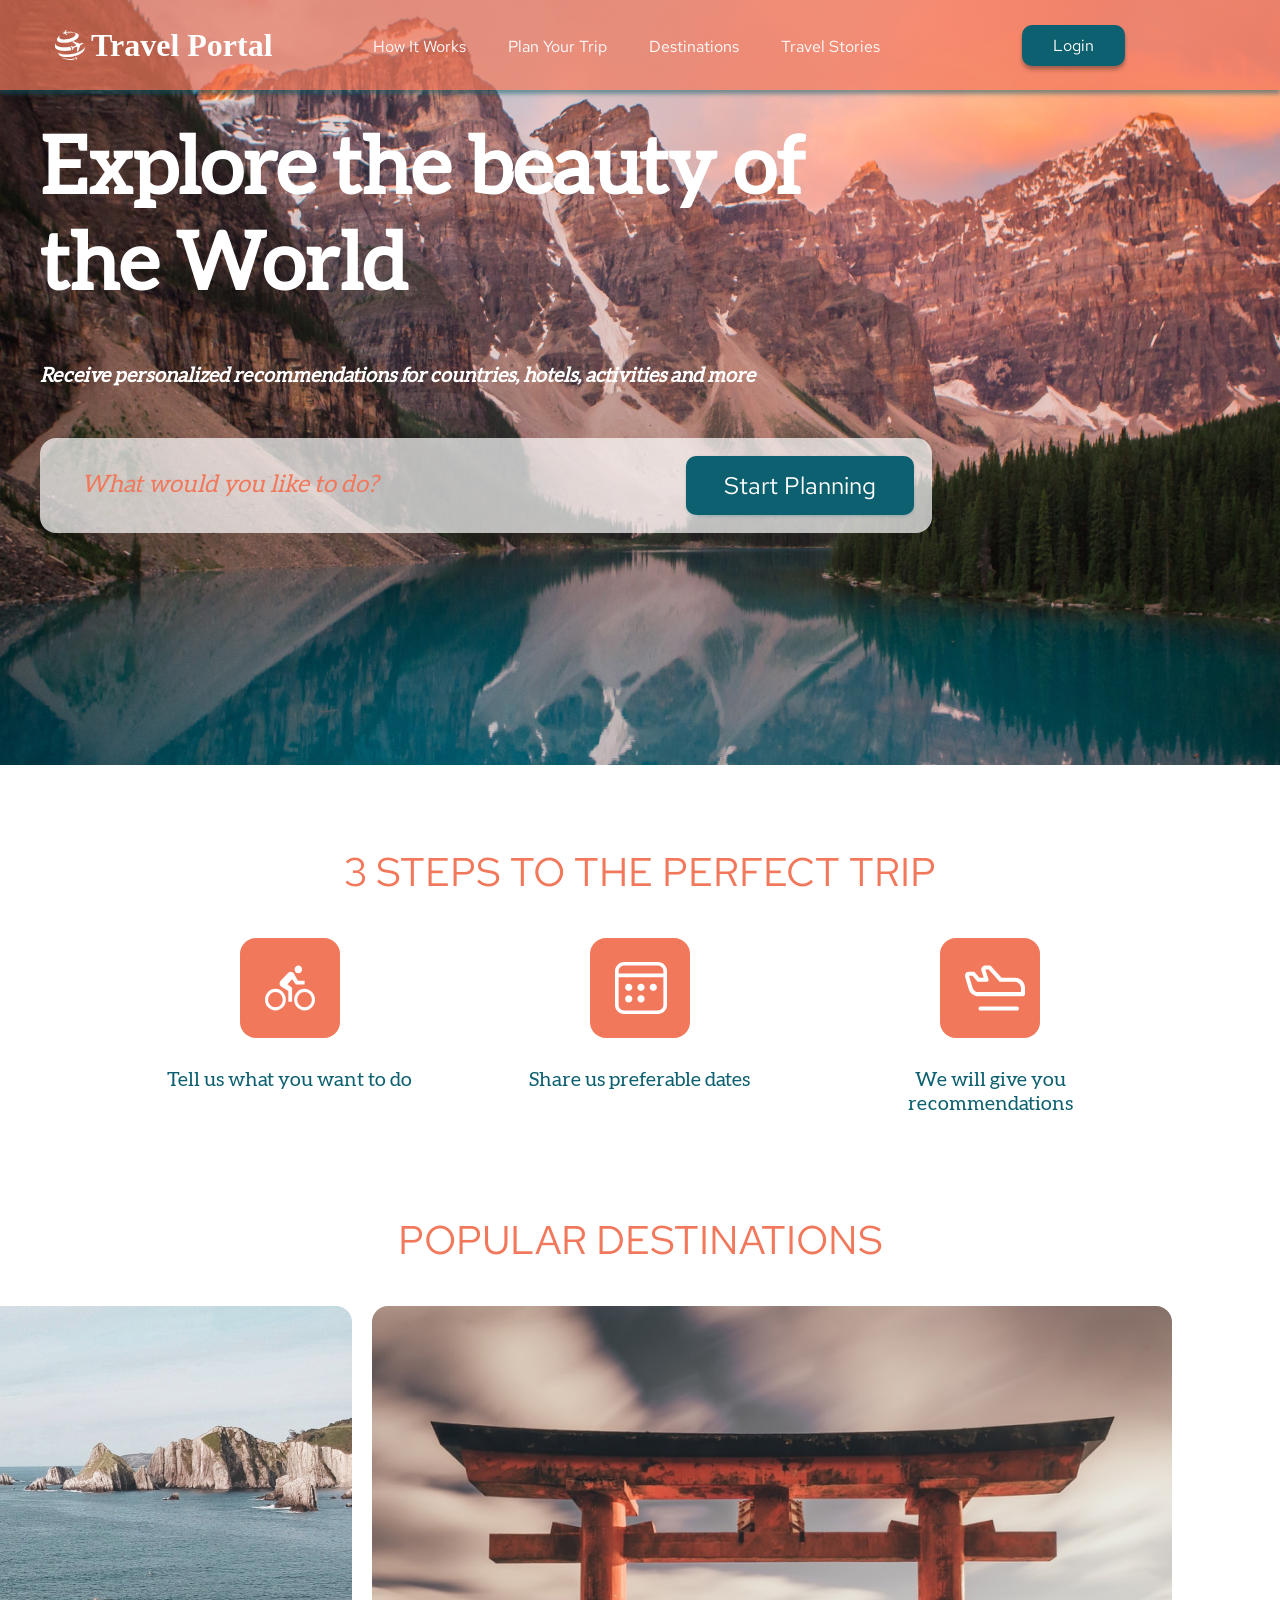
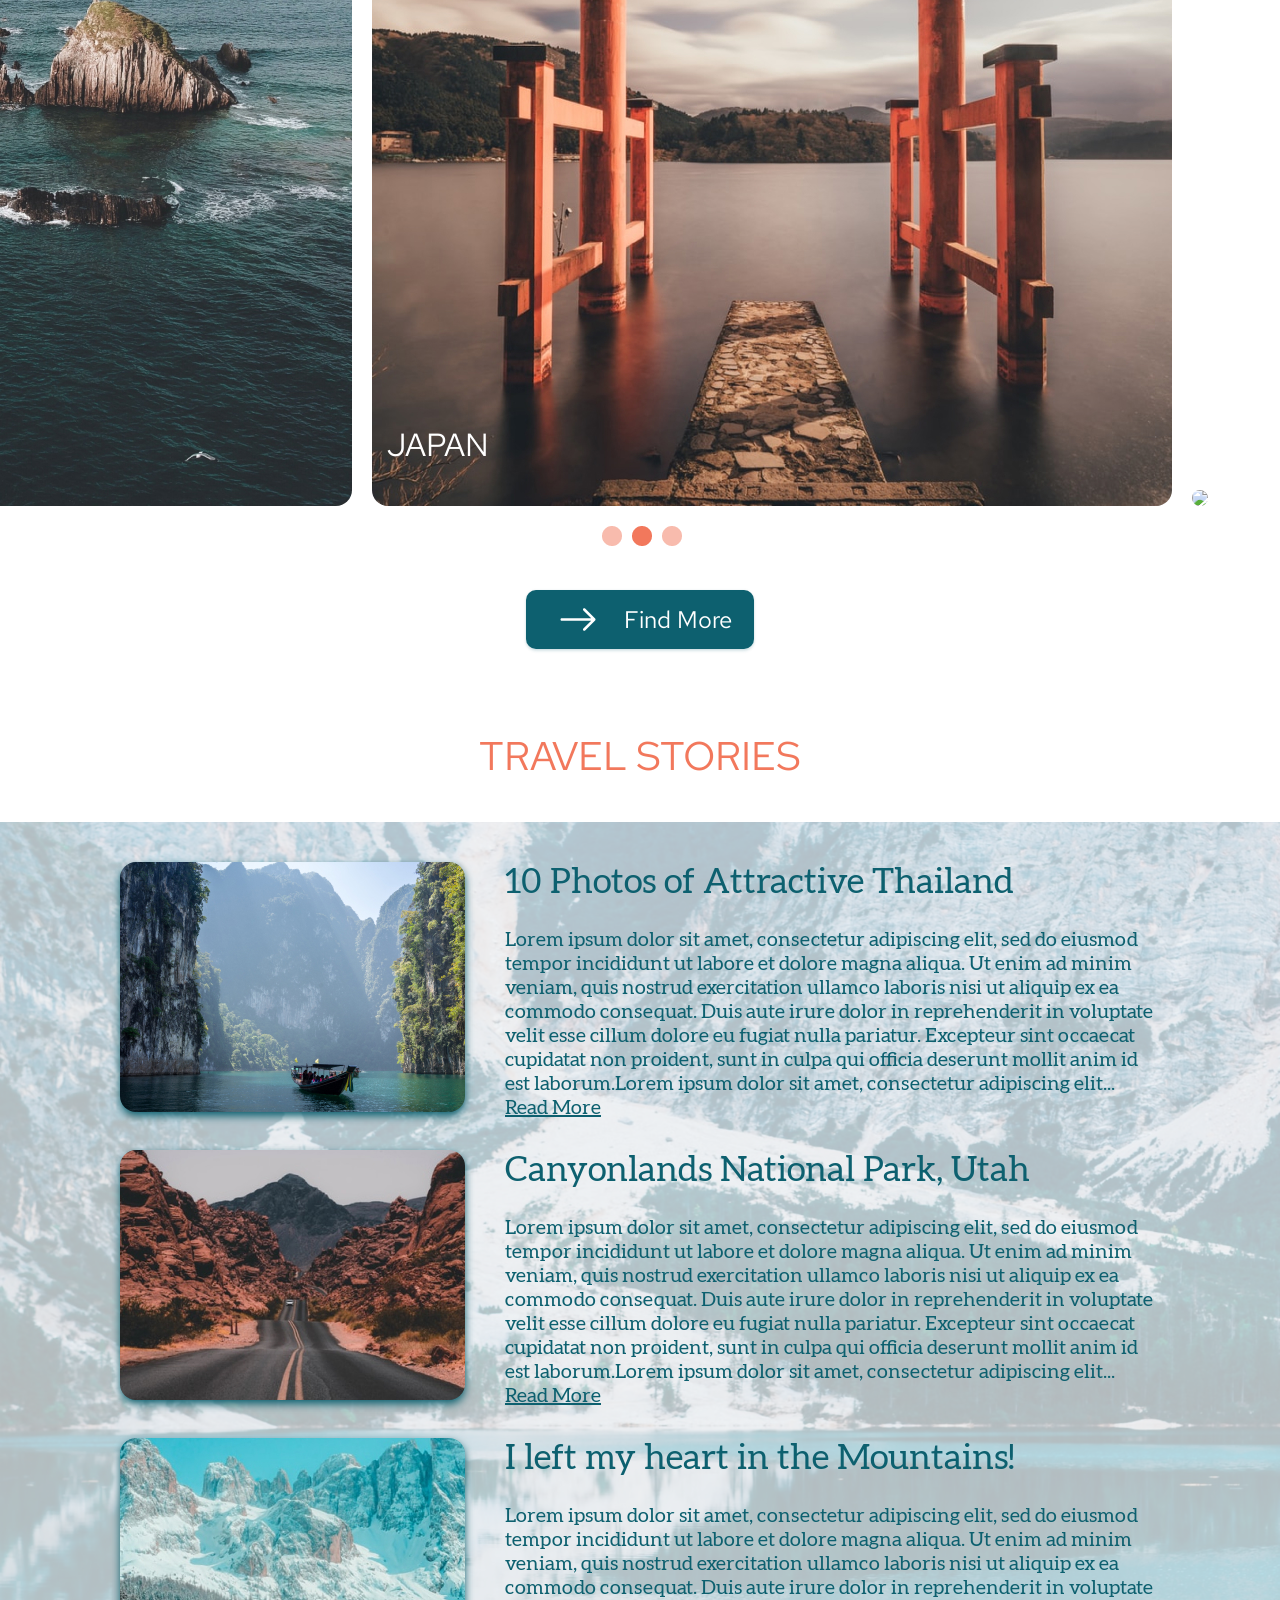
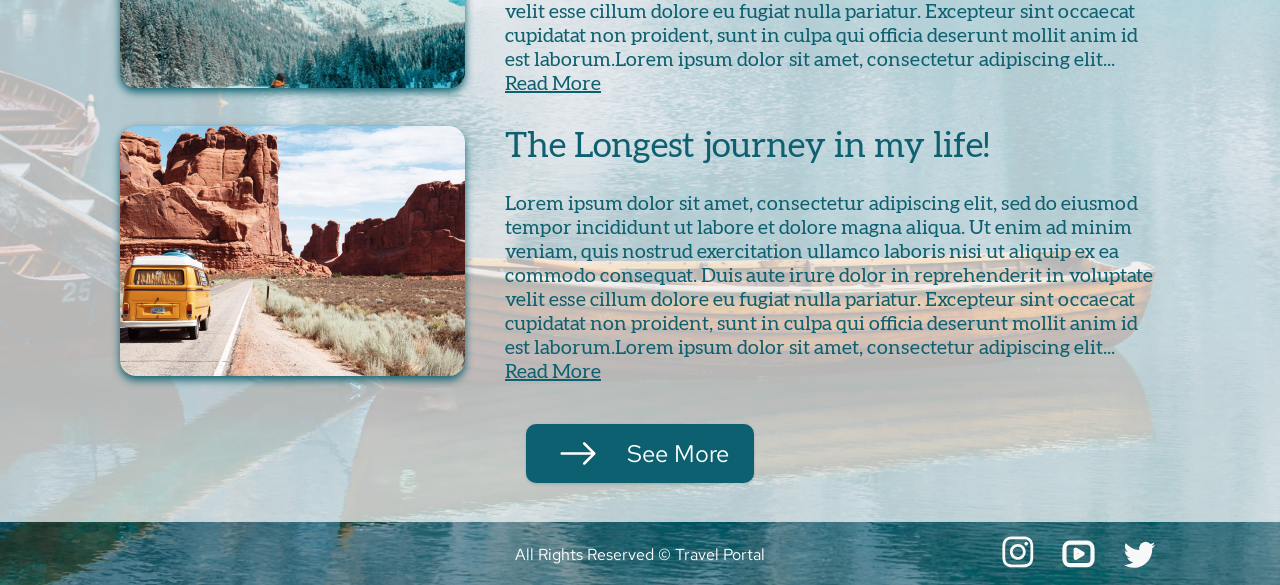
==== commit 47f454f8: "slider abled" ====
--- a/travel/index.html
+++ b/travel/index.html
@@ -173,18 +173,20 @@
 
             <section class="destinations">
                 <div class="pdImgContainers">
-                    <figure class="pdImgContainers pdImgContainer1"><img src="assets/img/svg/spain.jpg" alt="spain" class="__pdIMG pdIMG1">
-                        <figcaption class="figcaption">SPAIN</figcaption>
-                    </figure>
-
-                    <figure class="pdImgContainers pdImgContainer2"><img src="assets/img/svg/japan.jpg" alt="japan" class="__pdIMG pdIMG2">
-                        <figcaption class="figcaption">JAPAN</figcaption>
-                    </figure>
-
-                    <figure class="pdImgContainers pdImgContainer3"><img src="assets/img/svg/usa.jpg" alt="usa" class="__pdIMG pdIMG3">
-                        <figcaption class="figcaption">USA</figcaption>
-                    </figure>
-
+                    <div class="figures">
+                        <figure class="pdImgContainers pdImgContainer1"><img src="assets/img/svg/spain.jpg" alt="spain" class="__pdIMG pdIMG1">
+                            <figcaption class="figcaption">SPAIN</figcaption>
+                        </figure>
+    
+                        <figure class="pdImgContainers pdImgContainer2"><img src="assets/img/svg/japan.jpg" alt="japan" class="__pdIMG pdIMG2">
+                            <figcaption class="figcaption">JAPAN</figcaption>
+                        </figure>
+    
+                        <figure class="pdImgContainers pdImgContainer3"><img src="assets/img/svg/usa.jpg" alt="usa" class="__pdIMG pdIMG3">
+                            <figcaption class="figcaption">USA</figcaption>
+                        </figure>    
+                    </div>
+                    
                     <div class="threePoints">
                         <div class="threePointsImg">
                             <img src="assets/img/svg/Ellipse 1.png" alt="leftpoint" class="leftPoint">
@@ -192,9 +194,11 @@
                             <img src="assets/img/svg/Ellipse 3.png" alt="rightpoint" class="rightPoint">
                         </div>
                         
-                        <img src="assets/img/svg/threepointsSMALL.svg" alt="threePointsSMALL" class="threePointsImgSmall">
-                        <img src="assets/img/svg/arrowSelectRight.svg" alt="threePointsSMALL" class="arrowSelectRight">
-                        <img src="assets/img/svg/arrowSelectLeft.svg" alt="threePointsSMALL" class="arrowSelectLeft">
+                            <img src="assets/img/svg/arrowSelectRight.svg" alt="threePointsSMALL" class="arrowSelectRightBright">
+                            <img src="assets/img/svg/arrowSelectRightBright.svg" alt="threePointsSMALL" class="arrowSelectRight">
+                        
+                            <img src="assets/img/svg/arrowSelectLeft.svg" alt="threePointsSMALL" class="arrowSelectLeft">
+                            <img src="assets/img/svg/arrowSelectLeftBright.svg" alt="threePointsSMALL" class="arrowSelectLeftBright">
                     </div>
                 </div>
 
--- a/travel/css/style.css
+++ b/travel/css/style.css
@@ -615,6 +615,12 @@
 .destinations {
   font-size: 0;
 }
+
+.figures{
+  transform: translateX(-35%);
+  transition: 0.8s all;
+}
+
 .pdImgContainers {
   font-size: 0;
   display: inline-block;
@@ -625,41 +631,23 @@
 }
 
 .pdImgContainer1 {
-  transform: translateX(-64%);
   margin-right: 20px;
 }
 
 .pdImgContainer2 {
-  transform: translateX(-64%);
   margin-right: 20px;
 }
 
 .pdImgContainer3 {
-  transform: translateX(-64%);
-}
-
-.translateLeftPoint64{
-    transform: translateX(64%);
-}
-
-.translateLeftPoint128{
-    transform: translateX(128%);
-}
-
-.translateRightPoint64{
-    transform: translateX(-64%);
-}
-
-.translateRightPoint128{
-    transform: translateX(-128%);
-}
-
-.translateCenterPoint64K0{
-    transform: translateX(-64%);
-}
-
-.translateCenterPoint64K2{
-    transform: translateX(64%);
+
+}
+
+.translateLeftImage64{
+    transform: translateX(22%);
+}
+
+.translateRightImage64{
+    transform: translateX(-92%);
 }
 
 .__pdIMG {
@@ -696,21 +684,40 @@
   left: 47%;
 }
 
+.leftPoint{
+
+}
+
 .centerPoint{
     margin-left: 10px;
     margin-right: 10px;
 }
 
-.threePointsImgSmall {
-  position: absolute;
-  display: none;
+.rightPoint{
+
+}
+
+.translateLeftPoint150{
+  transform: translateX(-150%);
+}
+
+.translateRightPoint150{
+  transform: translateX(150%);
 }
 
 .arrowSelectRight {
   display: none;
 }
 
+.arrowSelectRightBright{
+  display: none;
+}
+
 .arrowSelectLeft {
+  display: none;
+}
+
+.arrowSelectLeftBright{
   display: none;
 }
 
@@ -889,7 +896,7 @@
 
 /*Media*/
 
-@media screen and (max-width: 414px) {
+@media screen and (max-width: 391px) {
   .__header {
     background: linear-gradient(180deg, #0d606f 0%, rgba(13, 96, 111, 0) 25.1%);
     box-shadow: 0px 4px 4px rgba(13, 96, 111, 0);
@@ -1171,7 +1178,7 @@
 
   /* 3 STEPS*/
 
-  /* PD*/
+  /* POPULAR DESTINATIONS*/
 
   .destinations {
     font-size: 0;
@@ -1184,30 +1191,33 @@
     overflow: hidden;
     position: relative;
     margin-bottom: 5px;
+    width: 375px;
+  }
+
+  .figures{
+    transform: translateX(0px);
   }
 
   .pdImgContainer1 {
-    transform: translateX(0px);
     margin-left: 15px;
-    margin-right: 15px;
+    margin-right: 0px;
   }
 
   .pdImgContainer2 {
-    transform: translateX(0px); /* 375*/
-    margin-right: 15px;
+    margin-right: 0px;
   }
 
   .pdImgContainer3 {
-    transform: translateX(0px);
     margin-right: 0px;
   }
 
   .__pdIMG {
     border-radius: 16px;
     margin-right: 0px;
-    width: 360px;
+    width: 345px;
     height: 210px;
     object-fit: cover;
+    
   }
 
   .__pdIMG1 {
@@ -1232,14 +1242,26 @@
   }
 
   .threePointsImg {
-    display: none;
-  }
-
-  .threePointsImgSmall {
     display: block;
     position: absolute;
     bottom: 17px;
     left: 45%;
+  }
+
+  .leftPoint{
+    width: 8px;
+    transform: translateX(177%);
+  }
+  
+  .centerPoint{
+      margin-left: 6px;
+      margin-right: 6px;
+      width: 8px;
+      transform: translateX(-177%);
+  }
+  
+  .rightPoint{
+    width: 8px;
   }
 
   .arrowSelectRight {
@@ -1247,6 +1269,16 @@
     position: absolute;
     bottom: 50%;
     right: 26.5px;
+    width: 14.4px;
+    display: none;
+  }
+
+  .arrowSelectRightBright{
+    display: block;
+    position: absolute;
+    bottom: 50%;
+    right: 26.5px;
+    width: 14.4px;
   }
 
   .arrowSelectLeft {
@@ -1254,7 +1286,58 @@
     position: absolute;
     bottom: 50%;
     left: 26.5px;
-  }
+    width: 14.4px;
+  }
+
+  .arrowSelectLeftBright{
+    display: block;
+    position: absolute;
+    bottom: 50%;
+    left: 26.5px;
+    width: 14.4px;
+    display: none;
+  }
+
+  .setArrowUnactive{
+    display: none;
+  }
+
+  .setArrowActive{
+    display: block;
+  }
+
+  .translateRightPoint0{
+    transform: translateX(0%);
+  }
+
+  .translateLeftPoint0{
+    transform: translateX(0%);
+  }
+
+  .translateRightPoint177{
+    transform: translateX(-177%);
+  }
+
+  .translateLeftPoint177{
+    transform: translateX(177%);
+  }
+
+  .translateRightImage375{
+    transform: translateX(-375px);
+  }
+
+  .translateLeftImage375{
+    transform: translateX(375px);
+  }
+
+  .translateRightImage750{
+    transform: translateX(-750px);
+  }
+
+  .translateLeftImage750{
+    transform: translateX(750px);
+  }
+
 
   .findMoreBtnContainer {
     margin-bottom: 20px;
@@ -1280,7 +1363,7 @@
     background-image: url(../assets/img/svg/arrowSmall.svg);
     background-position: 15.5px center;
   }
-  /* PD*/
+ /* POPULAR DESTINATIONS*/
 
   /*TRAVEL STORIES*/
 
